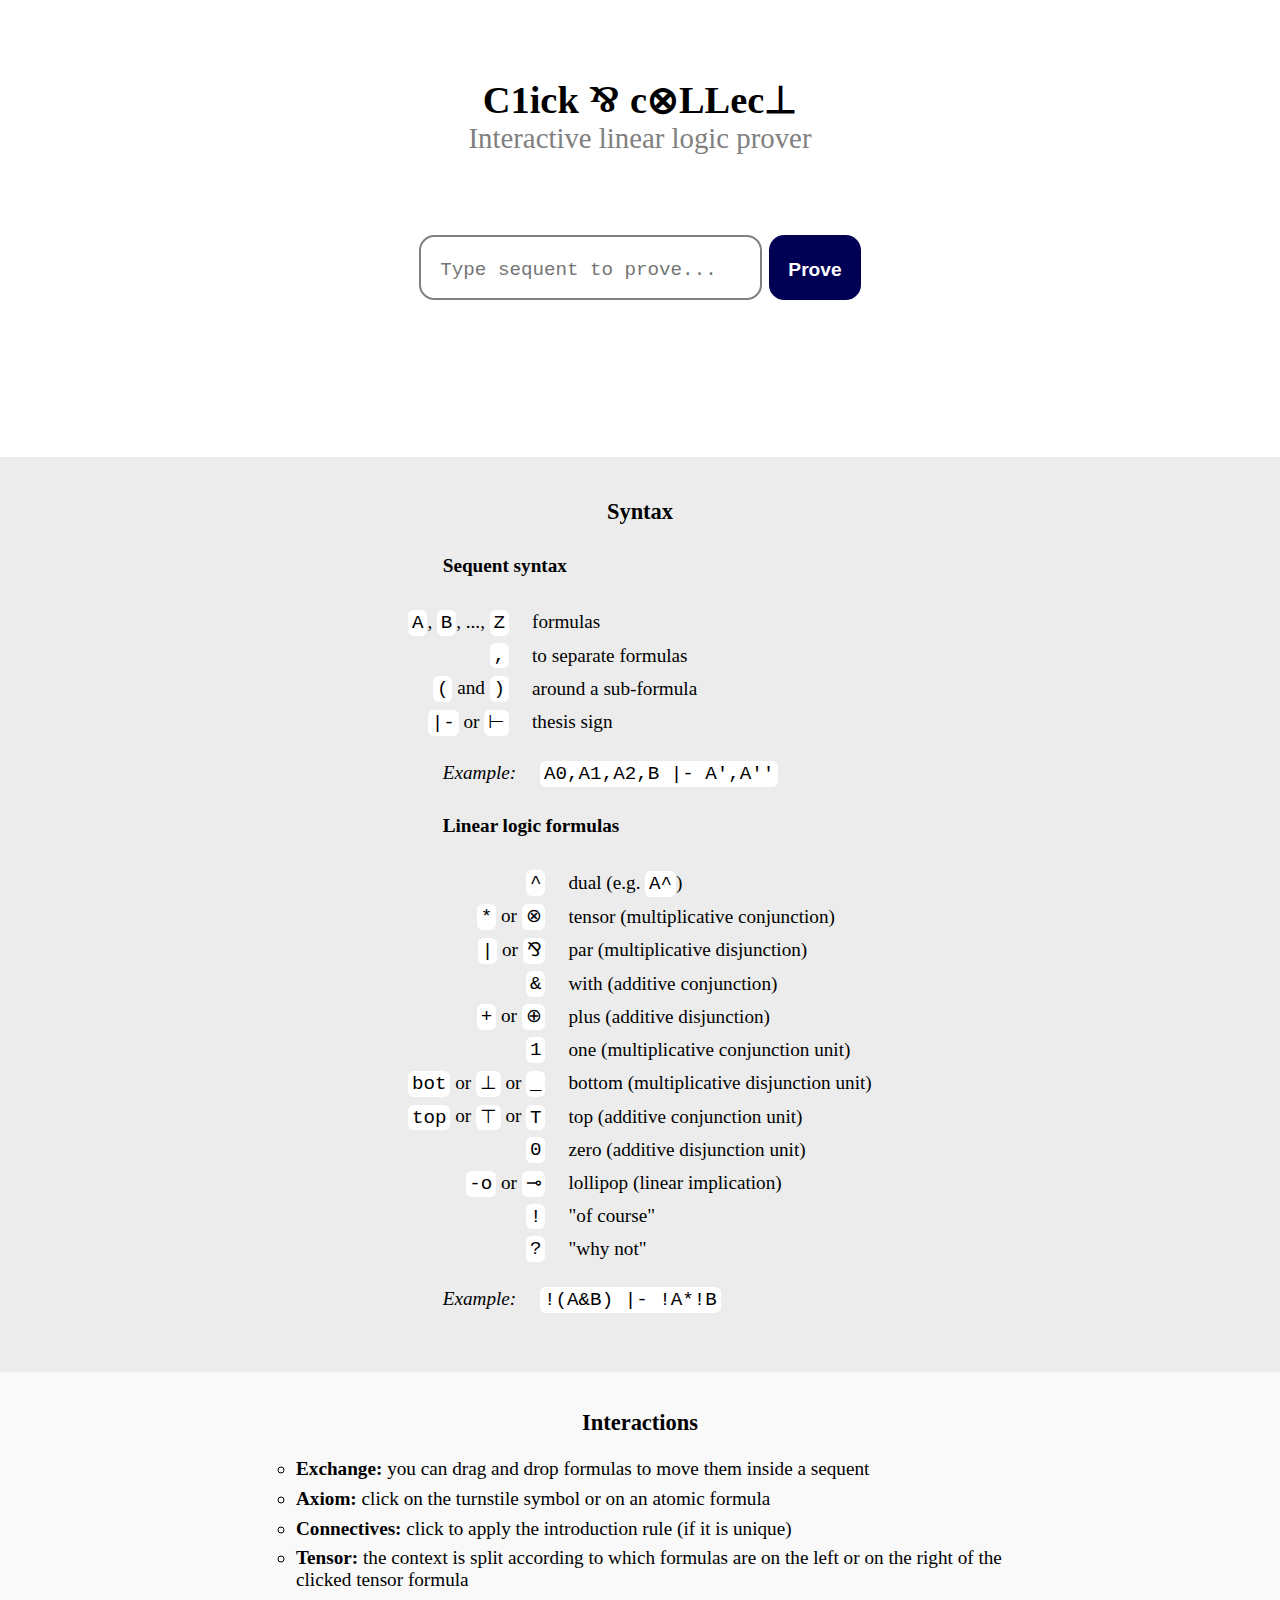
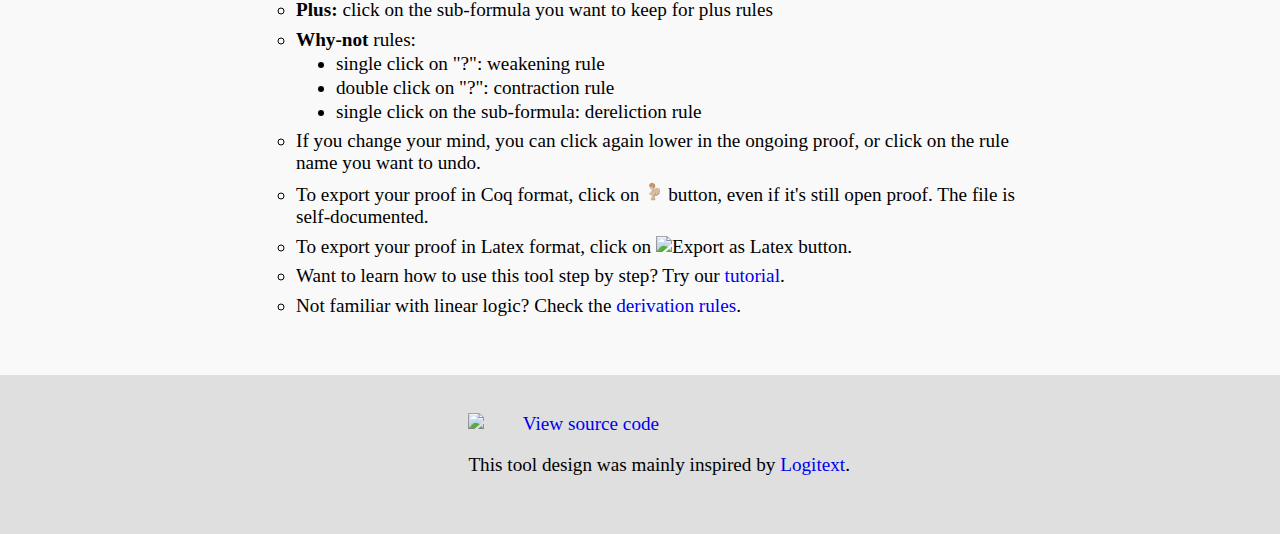
==== static/index.html @ 08b111f1 "remove type neutral" ====
<?xml version="1.0" encoding="utf-8" ?>
<!DOCTYPE html PUBLIC "-//W3C//DTD XHTML 1.0 Transitional//EN" "http://www.w3.org/TR/xhtml1/DTD/xhtml1-transitional.dtd">
<html xmlns="http://www.w3.org/1999/xhtml" xml:lang="en" lang="en">
    <head>
        <script src="jquery/jquery-3.6.0.min.js" type="text/javascript"></script>
        <script src="jquery/jquery-ui.min.js" type="text/javascript"></script>
        <!-- JQuery on mobile -->
        <script type="text/javascript" src="jquery/jquery.ui.touch-punch.min.js"></script>
        <script type="text/javascript" src="js/sequent.js"></script>
        <script type="text/javascript" src="js/proof.js"></script>
        <script type="text/javascript" src="js/app.js"></script>
        <link rel="stylesheet" type="text/css" href="css/jquery-ui.min.css">
        <link rel="stylesheet" type="text/css" href="css/jquery-ui.structure.min.css">
        <link rel="stylesheet" type="text/css" href="css/jquery-ui.theme.min.css">
        <link href="css/style.css" rel="stylesheet" type="text/css">
        <title>C1ick ⅋ c⊗LLec⊥ - Interactive linear logic prover</title>
        <link rel="shortcut icon" type="image/jpg" href="images/favicon.ico"/>
        <meta name="description" content="An interactive tool to build proofs in the sequent calculus of Linear Logic">
        <meta name="keywords" content="click, collect, click-and-collect, linear, logic, LL, sequent, calculus, proof, prover, propositional, interactive, online, latex, coq">
        <meta name="viewport" content="width=device-width, initial-scale=1.0">

        <!-- Global site tag (gtag.js) - Google Analytics -->
        <script async src="https://www.googletagmanager.com/gtag/js?id=G-6M0JK9PWN1" type="text/javascript"></script>
        <script type="text/javascript">
            window.dataLayer = window.dataLayer || [];
            function gtag(){dataLayer.push(arguments);}
            gtag('js', new Date());

            gtag('config', 'G-6M0JK9PWN1');
        </script>
    </head>
    <body>
        <div class="section-wrapper">
            <div class="section">
                <h2>C1ick <span class="flip">&</span> c⊗LLec⊥</h2>
                <h1>Interactive linear logic prover</h1>
            </div>
            <div class="section">
                <form action="#" id="sequent-form">
                    <label>
                        <input type="text" name="sequentAsString" placeholder="Type sequent to prove..." size="24" />
                    </label>
                    <input type="submit" value="Prove" onclick="submitSequent(this)">
                </form>
            </div>

            <div class="section">
                <div id="main-proof-container" class="proof-container">

                </div>
            </div>
        </div>

        <div class="section-wrapper darker-gray">
            <div class="section syntax">
                <h3>Syntax</h3>
                <div class="subsection">
                    <h4>
                        Sequent syntax
                    </h4>
                    <table>
                        <tr><td><span class="code">A</span>, <span class="code">B</span>, ..., <span class="code">Z</span></td><td>formulas</td></tr>
                        <tr><td><span class="code">,</span></td><td>to separate formulas</td></tr>
                        <tr><td><span class="code">(</span> and <span class="code">)</span></td><td>around a sub-formula</td></tr>
                        <tr><td><span class="code">|-</span> or <span class="code">⊢</span></td><td>thesis sign</td></tr>
                    </table>
                    <p>
                        <span class="example">Example: </span><span class="code">A0,A1,A2,B |- A',A''</span>
                    </p>

                    <h4>
                        Linear logic formulas
                    </h4>
                    <table>
                        <tr><td><span class="code">^</span></td><td>dual (e.g. <span class="code">A^</span>)</td></tr>
                        <tr><td><span class="code">*</span> or <span class="code">⊗</span></td><td>tensor (multiplicative conjunction)</td></tr>
                        <tr><td><span class="code">|</span> or <span class="code">⅋</span></td><td>par (multiplicative disjunction)</td></tr>
                        <tr><td><span class="code">&</span></td><td>with (additive conjunction)</td></tr>
                        <tr><td><span class="code">+</span> or <span class="code">⊕</span></td><td>plus (additive disjunction)</td></tr>
                        <tr><td><span class="code">1</span></td><td>one (multiplicative conjunction unit)</td></tr>
                        <tr><td><span class="code">bot</span> or <span class="code">⊥</span> or <span class="code">_</span></td><td>bottom (multiplicative disjunction unit)</td></tr>
                        <tr><td><span class="code">top</span> or <span class="code">⊤</span> or <span class="code">T</span></td><td>top (additive conjunction unit)</td></tr>
                        <tr><td><span class="code">0</span></td><td>zero (additive disjunction unit)</td></tr>
                        <tr><td><span class="code">-o</span> or <span class="code">⊸</span></td><td>lollipop (linear implication)</td></tr>
                        <tr><td><span class="code">!</span></td><td>"of course"</td></tr>
                        <tr><td><span class="code">?</span></td><td>"why not"</td></tr>
                    </table>
                    <p>
                        <span class="example">Example: </span><span class="code">!(A&B) |- !A*!B</span>
                    </p>
                </div>
            </div>
        </div>

        <div class="section-wrapper light-gray">
            <div class="section memo">
                <h3>Interactions</h3>
                <div class="subsection">
                    <ul>
                        <li><span class="bold">Exchange:</span> you can drag and drop formulas to move them inside a sequent</li>
                        <li><span class="bold">Axiom:</span> click on the turnstile symbol or on an atomic formula</li>
                        <li><span class="bold">Connectives:</span> click to apply the introduction rule (if it is unique)</li>
                        <li><span class="bold">Tensor:</span> the context is split according to which formulas are on the left or on the right of the clicked tensor formula</li>
                        <li><span class="bold">Plus:</span> click on the sub-formula you want to keep for plus rules</li>
                        <li><span class="bold">Why-not</span> rules:
                            <ul>
                                <li>single click on "?": weakening rule</li>
                                <li>double click on "?": contraction rule</li>
                                <li>single click on the sub-formula: dereliction rule</li>
                            </ul>
                        </li>
                        <li>If you change your mind, you can click again lower in the ongoing proof, or click on the rule name you want to undo.</li>
                        <li>To export your proof in Coq format, click on <img src="images/coq.png" alt="Export as Coq" title="Export as Coq" style="height:1em;" /> button, even if it's still open proof. The file is self-documented.</li>
                        <li>To export your proof in Latex format, click on <img src="images/LaTeX_logo.png" alt="Export as Latex" title="Export as Latex" style="height: 1em;" /> button.</li>
                        <li>Want to learn how to use this tool step by step? Try our <a href="/#tutorial" onclick="showTutorial();">tutorial</a>.</li>
                        <li>Not familiar with linear logic? Check the <a href="/#rules" onclick="showRules();">derivation rules</a>.</li>
                    </ul>
                </div>
            </div>
        </div>

        <div class="section-wrapper">
            <a id="tutorial"></a>
            <div class="section tutorial hidden">
                <h3>Tutorial</h3>
                <div class="subsection">
                    <p>
                        Here is a short tutorial to learn how to interact with the tool. You should be able to have all example proofs complete (with green background).
                    </p>
                    <p>
                        Click on a formula or its orthogonal to apply the <span class="bold">axiom rule</span>.
                    </p>
                    <div class="proof-container">{"hyp":[],"cons":[{"type":"litteral","value":"A"},{"type":"orthogonal","value":{"type":"litteral","value":"A"}}]}</div>
                    <p>
                        If the two formulas are not explicitly orthogonal, you can click on <span class="bold">thesis symbol</span> to attempt to apply the axiom rule on a two-formulas sequent.
                    </p>
                    <div class="proof-container">{"hyp":[],"cons":[{"type":"one"},{"type":"bottom"}]}</div>
                    <p>
                        Click on <span class="bold">connectives</span> to apply the associated rules.
                    </p>
                    <div class="proof-container">{"hyp":[],"cons":[{"type":"par","value1":{"type":"litteral","value":"A"},"value2":{"type":"orthogonal","value":{"type":"litteral","value":"A"}}}]}</div>
                    <p>
                        <span class="bold">Move formulas</span> within the list before applying <span class="bold">tensor rule</span>.
                            Formulas on the left of the tensor formula will move to the left premise, and formulas on the right of the tensor formula will move to the right premise.
                    </p>
                    <div class="proof-container">{"hyp":[],"cons":[{"type":"litteral","value":"A"},{"type":"orthogonal","value":{"type":"litteral","value":"A"}},{"type":"tensor","value1":{"type":"litteral","value":"A"},"value2":{"type":"orthogonal","value":{"type":"litteral","value":"A"}}}]}</div>
                    <p>
                        As for <span class="bold">plus rules</span>, just click on the left or right sub-formula.
                    </p>
                    <div class="proof-container">{"hyp":[],"cons":[{"type":"litteral","value":"A"},{"type":"plus","value1":{"type":"litteral","value":"B"},"value2":{"type":"orthogonal","value":{"type":"litteral","value":"A"}}}]}</div>
                    <p>
                        For the <span class="bold">whynot</span> connective, you have three possibilities:
                    </p>
                    <ul><li>single click on whynot connective applies <span class="bold">weakening</span></li>
                        <li>single click on the sub-formula applies <span class="bold">dereliction</span></li>
                        <li>double click applies <span class="bold">contraction</span>.</li>
                    </ul>
                    <div class="proof-container">{"hyp":[],"cons":[{"type":"whynot","value":{"type":"litteral","value":"A"}},{"type":"whynot","value":{"type":"litteral","value":"B"}},{"type":"tensor","value1":{"type":"orthogonal","value":{"type":"litteral","value":"A"}},"value2":{"type":"orthogonal","value":{"type":"litteral","value":"A"}}}]}</div>
                    <p>
                        <span class="bold">That's it!</span> Here are some extra examples for you to prove. Have fun!
                    </p>
                    <ul class="examples">
                        <li><a href="/?s=A%E2%8A%97B+%E2%8A%A2+B%E2%8A%97A">A⊗B ⊢ B⊗A</a></li>
                        <li><a href="/?s=%28A%E2%8A%97B%29%E2%8A%97C+%E2%8A%A2+A%E2%8A%97%28B%E2%8A%97C%29">(A⊗B)⊗C ⊢ A⊗(B⊗C)</a></li>
                        <li><a href="/?s=A%E2%8A%97%28B%E2%8A%B8C%29+%E2%8A%A2+B%E2%8A%B8%28A%E2%8A%97C%29">A⊗(B⊸C) ⊢ B⊸(A⊗C)</a></li>
                        <li><a href="/?s=A%E2%8A%97%28B%E2%8A%95C%29+%E2%8A%A2+%28A%E2%8A%97B%29%E2%8A%95%28A%E2%8A%97C%29">A⊗(B⊕C) ⊢ (A⊗B)⊕(A⊗C)</a></li>
                        <li><a href="/?s=%21A%E2%8A%97%21B+%E2%8A%A2+%21%28A%E2%8A%97B%29">!A⊗!B ⊢ !(A⊗B)</a></li>
                        <li><a href="/?s=%21%28A%26B%29+%E2%8A%A2+%21A%E2%8A%97%21B">!(A&amp;B) ⊢ !A⊗!B</a></li>
                        <li><a href="/?s=%21A%E2%8A%97%21B%E2%8A%A2%21%28A%26B%29">!A⊗!B ⊢ !(A&amp;B)</a></li>
                    </ul>
		    <p>You can play with <a href="https://github.com/etiennecallies/click-and-collect/wiki/Examples">yet another list of examples</a> if you want.</p>
                </div>
            </div>
        </div>

        <div class="section-wrapper darker-gray">
            <a id="rules"></a>
            <div class="section rules hidden">
                <h3>Derivation rules</h3>
                <div class="row">
                    <div class="proof-container">{"sequent":{"hyp":[],"cons":[{"type":"litteral","value":"A"},{"type":"orthogonal","value":{"type":"litteral","value":"A"}}]},"appliedRule":{"ruleRequest":{"rule":"axiom"},"premises":[]}}</div>
                </div>
                <div class="row">
                    <div class="proof-container">{"sequent":{"hyp":[],"cons":[{"type":"one"}]},"appliedRule":{"ruleRequest":{"rule":"one"},"premises":[]}}</div>
                    <div class="proof-container">{"sequent":{"hyp":[],"cons":[{"type":"litteral","value":"Γ"},{"type":"bottom"},{"type":"litteral","value":"Δ"}]},"appliedRule":{"ruleRequest":{"rule":"bottom","formulaPosition":1},"premises":[{"sequent":{"hyp":[],"cons":[{"type":"litteral","value":"Γ"},{"type":"litteral","value":"Δ"}]},"appliedRule":null}]}}</div>
                    <div class="proof-container">{"sequent":{"hyp":[],"cons":[{"type":"litteral","value":"Γ"},{"type":"top"},{"type":"litteral","value":"Δ"}]},"appliedRule":{"ruleRequest":{"rule":"top","formulaPosition":1},"premises":[]}}</div>
                </div>
                <div class="row">
                    <div class="proof-container">{"sequent":{"hyp":[],"cons":[{"type":"litteral","value":"Γ"},{"type":"tensor","value1":{"type":"litteral","value":"A"},"value2":{"type":"litteral","value":"B"}},{"type":"litteral","value":"Δ"}]},"appliedRule":{"ruleRequest":{"rule":"tensor","formulaPosition":1},"premises":[{"sequent":{"hyp":[],"cons":[{"type":"litteral","value":"Γ"},{"type":"litteral","value":"A"}]},"appliedRule":null},{"sequent":{"hyp":[],"cons":[{"type":"litteral","value":"B"},{"type":"litteral","value":"Δ"}]},"appliedRule":null}]}}</div>
                    <div class="proof-container">{"sequent":{"hyp":[],"cons":[{"type":"litteral","value":"Γ"},{"type":"par","value1":{"type":"litteral","value":"A"},"value2":{"type":"litteral","value":"B"}},{"type":"litteral","value":"Δ"}]},"appliedRule":{"ruleRequest":{"rule":"par","formulaPosition":1},"premises":[{"sequent":{"hyp":[],"cons":[{"type":"litteral","value":"Γ"},{"type":"litteral","value":"A"},{"type":"litteral","value":"B"},{"type":"litteral","value":"Δ"}]},"appliedRule":null}]}}</div>
                </div>
                <div class="row">
                    <div class="proof-container">{"sequent":{"hyp":[],"cons":[{"type":"litteral","value":"Γ"},{"type":"with","value1":{"type":"litteral","value":"A"},"value2":{"type":"litteral","value":"B"}},{"type":"litteral","value":"Δ"}]},"appliedRule":{"ruleRequest":{"rule":"with","formulaPosition":1},"premises":[{"sequent":{"hyp":[],"cons":[{"type":"litteral","value":"Γ"},{"type":"litteral","value":"A"},{"type":"litteral","value":"Δ"}]},"appliedRule":null},{"sequent":{"hyp":[],"cons":[{"type":"litteral","value":"Γ"},{"type":"litteral","value":"B"},{"type":"litteral","value":"Δ"}]},"appliedRule":null}]}}</div>
                </div>
                <div class="row">
                    <div class="proof-container">{"sequent":{"hyp":[],"cons":[{"type":"litteral","value":"Γ"},{"type":"plus","value1":{"type":"litteral","value":"A"},"value2":{"type":"litteral","value":"B"}},{"type":"litteral","value":"Δ"}]},"appliedRule":{"ruleRequest":{"rule":"plus_left","formulaPosition":1},"premises":[{"sequent":{"hyp":[],"cons":[{"type":"litteral","value":"Γ"},{"type":"litteral","value":"A"},{"type":"litteral","value":"Δ"}]},"appliedRule":null}]}}</div>
                    <div class="proof-container">{"sequent":{"hyp":[],"cons":[{"type":"litteral","value":"Γ"},{"type":"plus","value1":{"type":"litteral","value":"A"},"value2":{"type":"litteral","value":"B"}},{"type":"litteral","value":"Δ"}]},"appliedRule":{"ruleRequest":{"rule":"plus_right","formulaPosition":1},"premises":[{"sequent":{"hyp":[],"cons":[{"type":"litteral","value":"Γ"},{"type":"litteral","value":"B"},{"type":"litteral","value":"Δ"}]},"appliedRule":null}]}}</div>
                </div>
                <div class="row">
                    <div class="proof-container">{"sequent":{"hyp":[],"cons":[{"type":"whynot","value":{"type":"litteral","value":"Γ"}},{"type":"ofcourse","value":{"type":"litteral","value":"A"}},{"type":"whynot","value":{"type":"litteral","value":"Δ"}}]},"appliedRule":{"ruleRequest":{"rule":"promotion","formulaPosition":1},"premises":[{"sequent":{"hyp":[],"cons":[{"type":"whynot","value":{"type":"litteral","value":"Γ"}},{"type":"litteral","value":"A"},{"type":"whynot","value":{"type":"litteral","value":"Δ"}}]},"appliedRule":null}]}}</div>
                </div>
                <div class="row">
                    <div class="proof-container">{"sequent":{"hyp":[],"cons":[{"type":"litteral","value":"Γ"},{"type":"whynot","value":{"type":"litteral","value":"A"}},{"type":"litteral","value":"Δ"}]},"appliedRule":{"ruleRequest":{"rule":"weakening","formulaPosition":1},"premises":[{"sequent":{"hyp":[],"cons":[{"type":"litteral","value":"Γ"},{"type":"litteral","value":"Δ"}]},"appliedRule":null}]}}</div>
                    <div class="proof-container">{"sequent":{"hyp":[],"cons":[{"type":"litteral","value":"Γ"},{"type":"whynot","value":{"type":"litteral","value":"A"}},{"type":"litteral","value":"Δ"}]},"appliedRule":{"ruleRequest":{"rule":"dereliction","formulaPosition":1},"premises":[{"sequent":{"hyp":[],"cons":[{"type":"litteral","value":"Γ"},{"type":"litteral","value":"A"},{"type":"litteral","value":"Δ"}]},"appliedRule":null}]}}</div>
                    <div class="proof-container">{"sequent":{"hyp":[],"cons":[{"type":"litteral","value":"Γ"},{"type":"whynot","value":{"type":"litteral","value":"A"}},{"type":"litteral","value":"Δ"}]},"appliedRule":{"ruleRequest":{"rule":"contraction","formulaPosition":1},"premises":[{"sequent":{"hyp":[],"cons":[{"type":"litteral","value":"Γ"},{"type":"whynot","value":{"type":"litteral","value":"A"}},{"type":"whynot","value":{"type":"litteral","value":"A"}},{"type":"litteral","value":"Δ"}]},"appliedRule":null}]}}</div>
                </div>
            </div>
        </div>


        <div class="section-wrapper dark-gray">
            <div class="section footer">
                <div class="subsection">
                    <a href="https://github.com/etiennecallies/click-and-collect">
                        <img src="images/github-icon.svg" alt="View source code" title="View source code" height="25" width="25"/>
                    </a>
                </div>
                <div class="subsection">
                    <p>This tool design was mainly inspired by <a href="http://logitext.mit.edu/">Logitext</a>.</p>
                </div>
            </div>
        </div>
    </body>
</html>
---- static/css/style.css ----
html, body { max-width: 100%; overflow-x: hidden; margin: 0; }
body {font-size: 1.2em; }

sup, sub { font-size:0.6em; }
a { text-decoration: none; }
.flip { transform: scale(-1, -1); display: inline-block; }
.bold { font-weight: bold; }
.italic { font-style: italic; }

h1 { margin: 0 auto; text-align: center; font-weight: 100; color: gray; font-size: 1.5em; }
h2 { margin: 1em auto 0 auto; text-align: center; font-size: 2em; }
h3 { margin-top: 0; text-align: center; }
.section { padding-top: 2em; padding-bottom: 2em; margin-left: auto; margin-right: auto; display: table; max-width: 40em; }
.subsection { text-indent: 2em; }
.hidden { display: none; }

.section-wrapper.light-gray { background: #f9f9f9; }
.section-wrapper.darker-gray { background: #ececec; }
.section-wrapper.dark-gray { background: #dfdfdf; }

form{ display: flex; flex-flow: wrap; justify-content: center; }
form input{ padding: 1.1em 1em 0.9em; font-size: 1em; border-radius: 0.8em; margin: 0.2em; }
form input:focus { outline: none; box-shadow: none; }
input[type=text] { border: solid 2px gray; }
form input[type="submit"]{ border: none; background-color: #005; color: white; font-weight: bold; }
input[type=text], .code { background-color: #FFF; font-family: "Courier New", sans-serif; }

#main-proof-container { margin-bottom: 2em; }

.code { border-radius: 0.3em; padding: 0.1em 0.2em; white-space: nowrap; box-decoration-break: clone; }
.example { font-style: italic; margin-right: 1em; }

.syntax { line-height: 1.4; }
.syntax td { padding: 0.1em; }
.syntax td:nth-child(1) { text-align: right; padding-right: 1em; }
.syntax td:nth-child(2) { text-align: left; }

.memo ul { margin-top: 0; }
.memo li { text-indent: 0; margin-top: 0.4em; list-style: circle; }
.memo ul ul li { list-style: disc; margin-top: 0.1em; }

.tutorial p { margin-top: 1.5em; margin-bottom: 0; }
.tutorial ul { margin-top: 0; margin-left: 3em; }
.tutorial li { text-indent: 0; }
.tutorial .proof-container { margin-top: 0.7em; }
.tutorial ul.examples {list-style: none; text-align: center; margin: 1em 0; padding: 0; }
.tutorial ul.examples li { margin: 0.3em; }

/* PROOF */
.proof-container { position: relative; }
.proofIsDone .proof { background:#CFC; }
.proofIsPending .proof { background:#FCFCBB; }
.proofIsIncomplete .proof {}
.proof { text-align:center; text-indent: 0; display:table; white-space:nowrap; padding-left: 2.4em; padding-top:0.5em; padding-bottom:0.3em; margin: auto; }
.proof table { margin: auto; }
.proof table.binary-rule { width:100%; }
.proof td { padding:0; border:0; margin:0; text-align:center; }
.proof .sequent { display: inline-block; margin-top: 0.2em; }
.proof .sibling { display: inline-block; vertical-align:bottom; }
.proof .tagBox { color: #333; vertical-align: top; width: 1.5em; padding-right:2em; }
.proof .tagBox .tag { position:relative; top:-0.6em; text-align: left; margin-left: 0.2em; font-size: 0.9em; }
.proof .tagBox .contraction { top:-0.4em; }
.proof .inference { border-top: 1px solid #000; }
.proof .turnstile { margin: 0 0.3em; }
.proof .commaList { display: inline-block; list-style: none; margin: 0; padding: 0; }
.proof .commaList li { display: inline-block; margin-left: 0.2em; }
.proof .commaList li:after { content: ','; margin-left: 0.2em; }
.proof .commaList li:last-child:after { content: ''; }
.proof .binary-connector { margin-left: 3px; margin-right: 3px; }
.proof .clickable:hover { cursor:pointer; }
.proof .highlightableExpr:hover { background: #DDF; }
.proof .main-formula.hoverable:hover .primaryConnector { background: #005; color: #FFF; }
.proof .main-formula.hoverable:hover .tensor-left, .proof .main-formula.hoverable:hover .tensor-right { position: relative; }
.proof .main-formula.hoverable:hover .tensor-left::before { content: '←'; position: absolute; left: -0.5em; top: 50%; color: #005; }
.proof .main-formula.hoverable:hover .tensor-right::after { content: '→'; position: absolute; right: -0.5em; top: 50%; color: #005; }

img.coq { position: absolute; bottom: -1.2em; right: 0.2em; width: 1em; height: 1em; }
img.coq:hover { cursor:pointer; }

.pedagogic-error { display: table; padding: 10px; margin: 1em auto; color: #856404; background-color: #fff3cd; border: 1px solid #ffeeba; border-radius: .25rem; text-indent: 0; }
.pedagogic-error .message { display: inline-block; }
.pedagogic-error .close-button { display: inline-block; cursor: pointer; margin-left: 10px; }

/* RULES */
.rules .row { display: flex; flex-wrap: wrap; justify-content: center; align-items: center; }
.rules .proof-container { display: inline-block; vertical-align: bottom; }
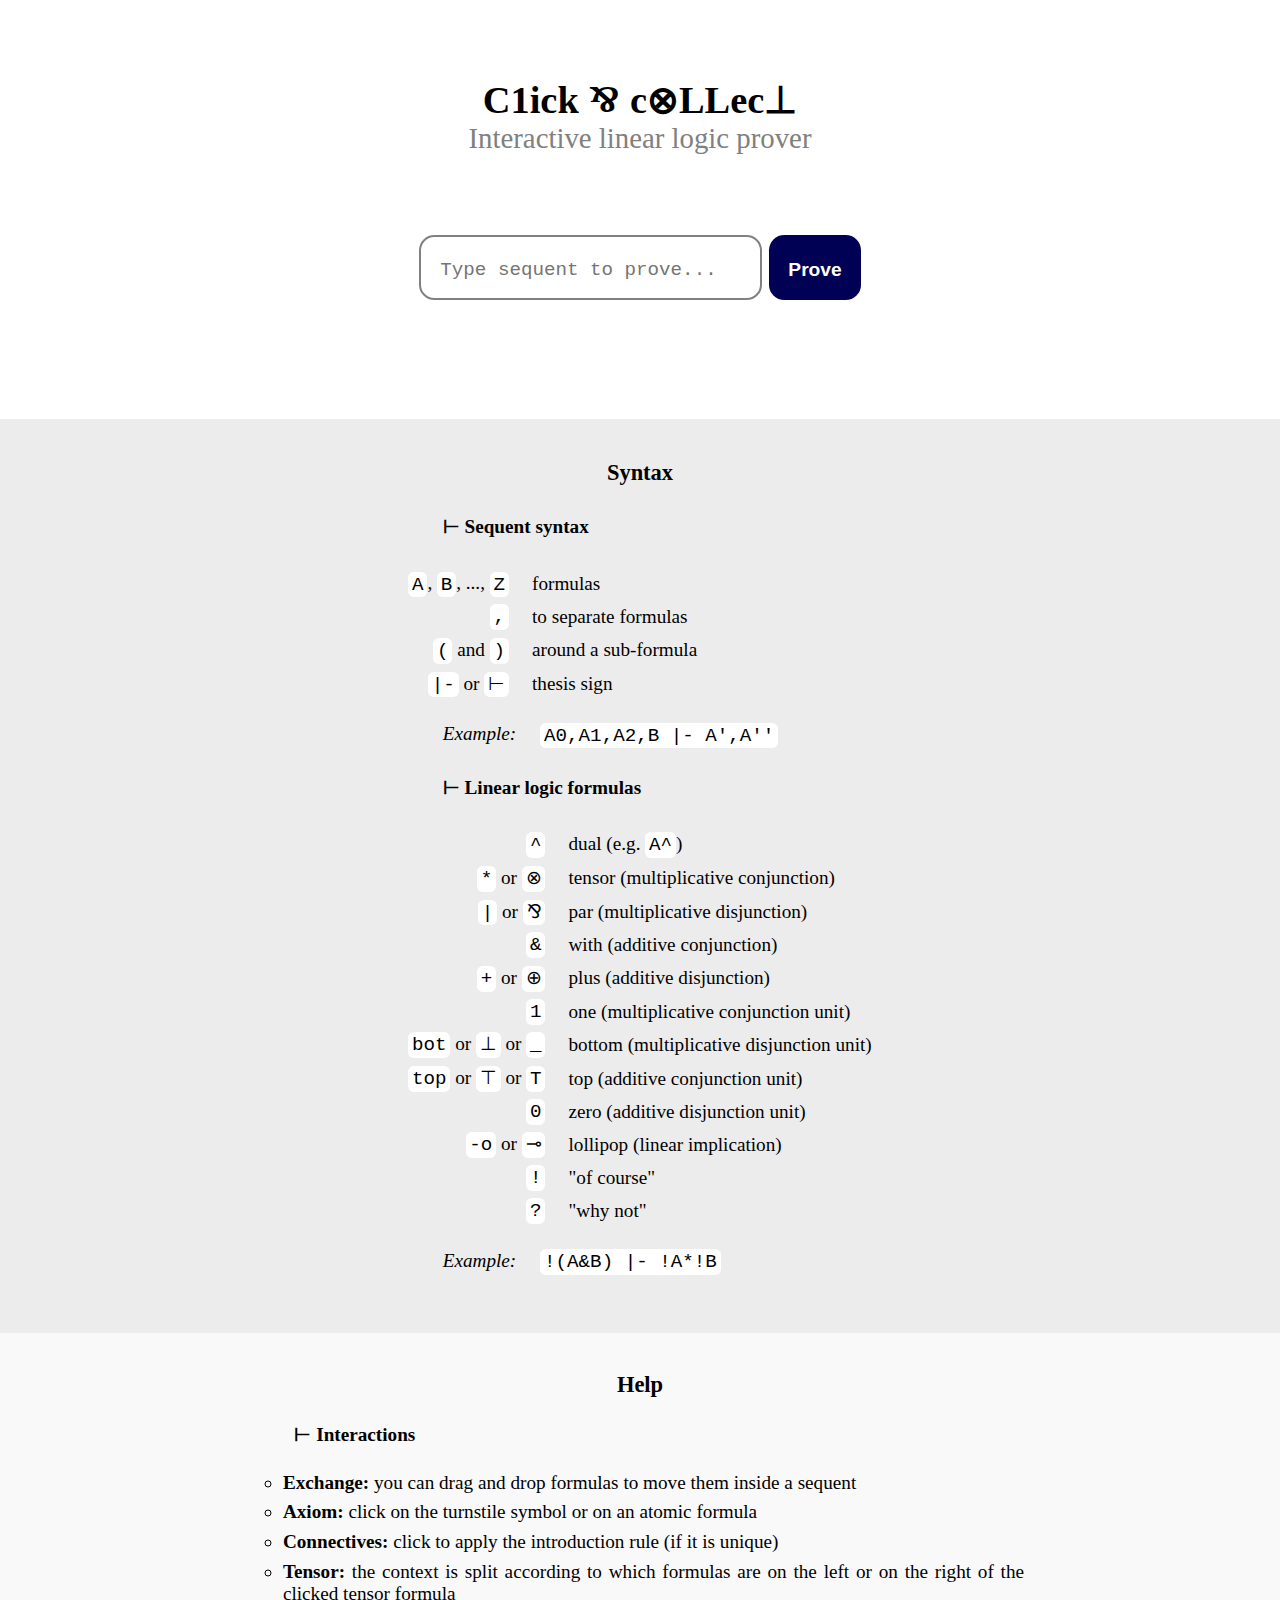
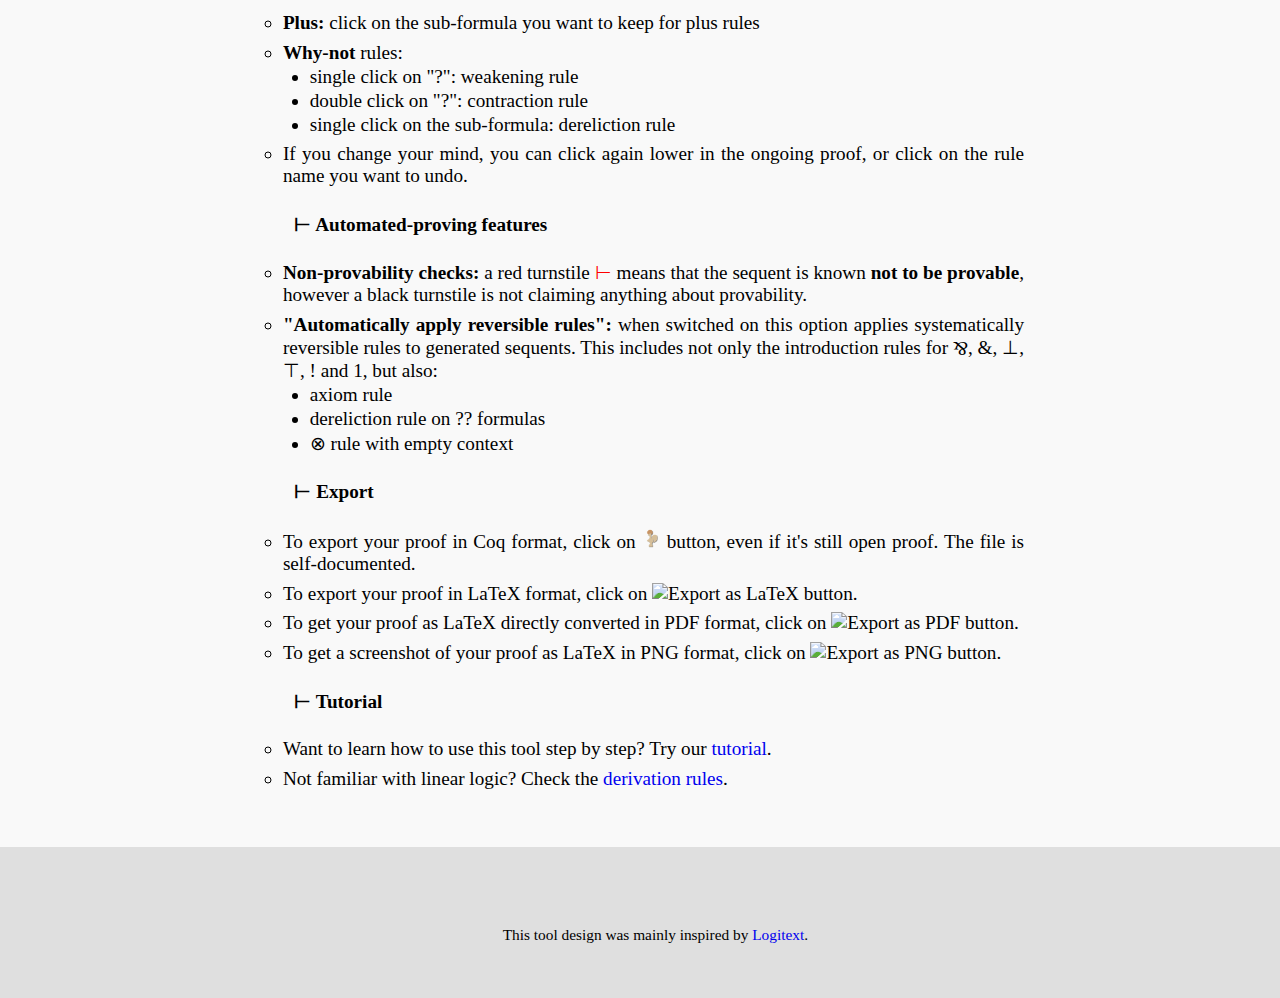
==== commit b81a7ce0: "Automated features help" ====
--- a/static/index.html
+++ b/static/index.html
@@ -16,7 +16,7 @@
         <title>C1ick ⅋ c⊗LLec⊥ - Interactive linear logic prover</title>
         <link rel="shortcut icon" type="image/jpg" href="images/favicon.ico"/>
         <meta name="description" content="An interactive tool to build proofs in the sequent calculus of Linear Logic">
-        <meta name="keywords" content="click, collect, click-and-collect, linear, logic, LL, sequent, calculus, proof, prover, propositional, interactive, online, latex, coq">
+        <meta name="keywords" content="click, collect, click-and-collect, linear, logic, LL, sequent, calculus, proof, prover, propositional, interactive, online, latex, coq, pdf">
         <meta name="viewport" content="width=device-width, initial-scale=1.0">
 
         <!-- Global site tag (gtag.js) - Google Analytics -->
@@ -94,8 +94,11 @@
 
         <div class="section-wrapper light-gray">
             <div class="section memo">
-                <h3>Interactions</h3>
-                <div class="subsection">
+                <h3>Help</h3>
+                <div class="subsection">
+                    <h4>
+                        Interactions
+                    </h4>
                     <ul>
                         <li><span class="bold">Exchange:</span> you can drag and drop formulas to move them inside a sequent</li>
                         <li><span class="bold">Axiom:</span> click on the turnstile symbol or on an atomic formula</li>
@@ -110,8 +113,42 @@
                             </ul>
                         </li>
                         <li>If you change your mind, you can click again lower in the ongoing proof, or click on the rule name you want to undo.</li>
-                        <li>To export your proof in Coq format, click on <img src="images/coq.png" alt="Export as Coq" title="Export as Coq" style="height:1em;" /> button, even if it's still open proof. The file is self-documented.</li>
-                        <li>To export your proof in Latex format, click on <img src="images/LaTeX_logo.png" alt="Export as Latex" title="Export as Latex" style="height: 1em;" /> button.</li>
+                    </ul>
+                </div>
+
+                <div class="subsection">
+                    <h4>
+                        Automated-proving features
+                    </h4>
+                    <ul>
+                        <li><span class="bold">Non-provability checks:</span> a red turnstile <span class="turnstile not-provable">⊢</span> means that the sequent is known <span class="bold">not to be provable</span>, however a black turnstile is not claiming anything about provability.
+                        <li><span class="bold">"Automatically apply reversible rules":</span> when switched on this option applies systematically reversible rules to generated sequents.
+                        This includes not only the introduction rules for <span class="flip">&</span>, &, ⊥, ⊤, ! and 1, but also:
+                        <ul>
+                            <li>axiom rule</li>
+                            <li>dereliction rule on ?? formulas</li>
+                            <li>⊗ rule with empty context</li>
+                        </ul>
+                    </ul>
+                </div>
+
+                <div class="subsection">
+                    <h4>
+                        Export
+                    </h4>
+                    <ul>
+                        <li>To export your proof in Coq format, click on <img src="images/coq.png" title="Export as Coq" style="height:1em;" /> button, even if it's still open proof. The file is self-documented.</li>
+                        <li>To export your proof in LaTeX format, click on <img src="images/LaTeX_logo.png" title="Export as LaTeX" style="height: 1em;" /> button.</li>
+                        <li>To get your proof as LaTeX directly converted in PDF format, click on <img src="images/pdf-icon.png" title="Export as PDF" style="height: 1em;" /> button.</li>
+                        <li>To get a screenshot of your proof as LaTeX in PNG format, click on <img src="images/camera.png" title="Export as PNG" style="height: 1em;" /> button.</li>
+                    </ul>
+                </div>
+
+                <div class="subsection">
+                    <h4>
+                        Tutorial
+                    </h4>
+                    <ul>
                         <li>Want to learn how to use this tool step by step? Try our <a href="/#tutorial" onclick="showTutorial();">tutorial</a>.</li>
                         <li>Not familiar with linear logic? Check the <a href="/#rules" onclick="showRules();">derivation rules</a>.</li>
                     </ul>
@@ -130,24 +167,24 @@
                     <p>
                         Click on a formula or its orthogonal to apply the <span class="bold">axiom rule</span>.
                     </p>
-                    <div class="proof-container">{"hyp":[],"cons":[{"type":"litteral","value":"A"},{"type":"orthogonal","value":{"type":"litteral","value":"A"}}]}</div>
+                    <div class="proof-container">{"cons":[{"t":"litt","v":"A"},{"t":"dual","v":{"t":"litt","v":"A"}}]}</div>
                     <p>
                         If the two formulas are not explicitly orthogonal, you can click on <span class="bold">thesis symbol</span> to attempt to apply the axiom rule on a two-formulas sequent.
                     </p>
-                    <div class="proof-container">{"hyp":[],"cons":[{"type":"one"},{"type":"bottom"}]}</div>
+                    <div class="proof-container">{"cons":[{"t":"one"},{"t":"bottom"}]}</div>
                     <p>
                         Click on <span class="bold">connectives</span> to apply the associated rules.
                     </p>
-                    <div class="proof-container">{"hyp":[],"cons":[{"type":"par","value1":{"type":"litteral","value":"A"},"value2":{"type":"orthogonal","value":{"type":"litteral","value":"A"}}}]}</div>
+                    <div class="proof-container">{"cons":[{"t":"par","v1":{"t":"litt","v":"A"},"v2":{"t":"dual","v":{"t":"litt","v":"A"}}}]}</div>
                     <p>
                         <span class="bold">Move formulas</span> within the list before applying <span class="bold">tensor rule</span>.
                             Formulas on the left of the tensor formula will move to the left premise, and formulas on the right of the tensor formula will move to the right premise.
                     </p>
-                    <div class="proof-container">{"hyp":[],"cons":[{"type":"litteral","value":"A"},{"type":"orthogonal","value":{"type":"litteral","value":"A"}},{"type":"tensor","value1":{"type":"litteral","value":"A"},"value2":{"type":"orthogonal","value":{"type":"litteral","value":"A"}}}]}</div>
+                    <div class="proof-container">{"cons":[{"t":"litt","v":"A"},{"t":"dual","v":{"t":"litt","v":"A"}},{"t":"tensor","v1":{"t":"litt","v":"A"},"v2":{"t":"dual","v":{"t":"litt","v":"A"}}}]}</div>
                     <p>
                         As for <span class="bold">plus rules</span>, just click on the left or right sub-formula.
                     </p>
-                    <div class="proof-container">{"hyp":[],"cons":[{"type":"litteral","value":"A"},{"type":"plus","value1":{"type":"litteral","value":"B"},"value2":{"type":"orthogonal","value":{"type":"litteral","value":"A"}}}]}</div>
+                    <div class="proof-container">{"cons":[{"t":"litt","v":"A"},{"t":"plus","v1":{"t":"litt","v":"B"},"v2":{"t":"dual","v":{"t":"litt","v":"A"}}}]}</div>
                     <p>
                         For the <span class="bold">whynot</span> connective, you have three possibilities:
                     </p>
@@ -155,7 +192,7 @@
                         <li>single click on the sub-formula applies <span class="bold">dereliction</span></li>
                         <li>double click applies <span class="bold">contraction</span>.</li>
                     </ul>
-                    <div class="proof-container">{"hyp":[],"cons":[{"type":"whynot","value":{"type":"litteral","value":"A"}},{"type":"whynot","value":{"type":"litteral","value":"B"}},{"type":"tensor","value1":{"type":"orthogonal","value":{"type":"litteral","value":"A"}},"value2":{"type":"orthogonal","value":{"type":"litteral","value":"A"}}}]}</div>
+                    <div class="proof-container">{"cons":[{"t":"whynot","v":{"t":"litt","v":"A"}},{"t":"whynot","v":{"t":"litt","v":"B"}},{"t":"tensor","v1":{"t":"dual","v":{"t":"litt","v":"A"}},"v2":{"t":"dual","v":{"t":"litt","v":"A"}}}]}</div>
                     <p>
                         <span class="bold">That's it!</span> Here are some extra examples for you to prove. Have fun!
                     </p>
@@ -178,31 +215,31 @@
             <div class="section rules hidden">
                 <h3>Derivation rules</h3>
                 <div class="row">
-                    <div class="proof-container">{"sequent":{"hyp":[],"cons":[{"type":"litteral","value":"A"},{"type":"orthogonal","value":{"type":"litteral","value":"A"}}]},"appliedRule":{"ruleRequest":{"rule":"axiom"},"premises":[]}}</div>
-                </div>
-                <div class="row">
-                    <div class="proof-container">{"sequent":{"hyp":[],"cons":[{"type":"one"}]},"appliedRule":{"ruleRequest":{"rule":"one"},"premises":[]}}</div>
-                    <div class="proof-container">{"sequent":{"hyp":[],"cons":[{"type":"litteral","value":"Γ"},{"type":"bottom"},{"type":"litteral","value":"Δ"}]},"appliedRule":{"ruleRequest":{"rule":"bottom","formulaPosition":1},"premises":[{"sequent":{"hyp":[],"cons":[{"type":"litteral","value":"Γ"},{"type":"litteral","value":"Δ"}]},"appliedRule":null}]}}</div>
-                    <div class="proof-container">{"sequent":{"hyp":[],"cons":[{"type":"litteral","value":"Γ"},{"type":"top"},{"type":"litteral","value":"Δ"}]},"appliedRule":{"ruleRequest":{"rule":"top","formulaPosition":1},"premises":[]}}</div>
-                </div>
-                <div class="row">
-                    <div class="proof-container">{"sequent":{"hyp":[],"cons":[{"type":"litteral","value":"Γ"},{"type":"tensor","value1":{"type":"litteral","value":"A"},"value2":{"type":"litteral","value":"B"}},{"type":"litteral","value":"Δ"}]},"appliedRule":{"ruleRequest":{"rule":"tensor","formulaPosition":1},"premises":[{"sequent":{"hyp":[],"cons":[{"type":"litteral","value":"Γ"},{"type":"litteral","value":"A"}]},"appliedRule":null},{"sequent":{"hyp":[],"cons":[{"type":"litteral","value":"B"},{"type":"litteral","value":"Δ"}]},"appliedRule":null}]}}</div>
-                    <div class="proof-container">{"sequent":{"hyp":[],"cons":[{"type":"litteral","value":"Γ"},{"type":"par","value1":{"type":"litteral","value":"A"},"value2":{"type":"litteral","value":"B"}},{"type":"litteral","value":"Δ"}]},"appliedRule":{"ruleRequest":{"rule":"par","formulaPosition":1},"premises":[{"sequent":{"hyp":[],"cons":[{"type":"litteral","value":"Γ"},{"type":"litteral","value":"A"},{"type":"litteral","value":"B"},{"type":"litteral","value":"Δ"}]},"appliedRule":null}]}}</div>
-                </div>
-                <div class="row">
-                    <div class="proof-container">{"sequent":{"hyp":[],"cons":[{"type":"litteral","value":"Γ"},{"type":"with","value1":{"type":"litteral","value":"A"},"value2":{"type":"litteral","value":"B"}},{"type":"litteral","value":"Δ"}]},"appliedRule":{"ruleRequest":{"rule":"with","formulaPosition":1},"premises":[{"sequent":{"hyp":[],"cons":[{"type":"litteral","value":"Γ"},{"type":"litteral","value":"A"},{"type":"litteral","value":"Δ"}]},"appliedRule":null},{"sequent":{"hyp":[],"cons":[{"type":"litteral","value":"Γ"},{"type":"litteral","value":"B"},{"type":"litteral","value":"Δ"}]},"appliedRule":null}]}}</div>
-                </div>
-                <div class="row">
-                    <div class="proof-container">{"sequent":{"hyp":[],"cons":[{"type":"litteral","value":"Γ"},{"type":"plus","value1":{"type":"litteral","value":"A"},"value2":{"type":"litteral","value":"B"}},{"type":"litteral","value":"Δ"}]},"appliedRule":{"ruleRequest":{"rule":"plus_left","formulaPosition":1},"premises":[{"sequent":{"hyp":[],"cons":[{"type":"litteral","value":"Γ"},{"type":"litteral","value":"A"},{"type":"litteral","value":"Δ"}]},"appliedRule":null}]}}</div>
-                    <div class="proof-container">{"sequent":{"hyp":[],"cons":[{"type":"litteral","value":"Γ"},{"type":"plus","value1":{"type":"litteral","value":"A"},"value2":{"type":"litteral","value":"B"}},{"type":"litteral","value":"Δ"}]},"appliedRule":{"ruleRequest":{"rule":"plus_right","formulaPosition":1},"premises":[{"sequent":{"hyp":[],"cons":[{"type":"litteral","value":"Γ"},{"type":"litteral","value":"B"},{"type":"litteral","value":"Δ"}]},"appliedRule":null}]}}</div>
-                </div>
-                <div class="row">
-                    <div class="proof-container">{"sequent":{"hyp":[],"cons":[{"type":"whynot","value":{"type":"litteral","value":"Γ"}},{"type":"ofcourse","value":{"type":"litteral","value":"A"}},{"type":"whynot","value":{"type":"litteral","value":"Δ"}}]},"appliedRule":{"ruleRequest":{"rule":"promotion","formulaPosition":1},"premises":[{"sequent":{"hyp":[],"cons":[{"type":"whynot","value":{"type":"litteral","value":"Γ"}},{"type":"litteral","value":"A"},{"type":"whynot","value":{"type":"litteral","value":"Δ"}}]},"appliedRule":null}]}}</div>
-                </div>
-                <div class="row">
-                    <div class="proof-container">{"sequent":{"hyp":[],"cons":[{"type":"litteral","value":"Γ"},{"type":"whynot","value":{"type":"litteral","value":"A"}},{"type":"litteral","value":"Δ"}]},"appliedRule":{"ruleRequest":{"rule":"weakening","formulaPosition":1},"premises":[{"sequent":{"hyp":[],"cons":[{"type":"litteral","value":"Γ"},{"type":"litteral","value":"Δ"}]},"appliedRule":null}]}}</div>
-                    <div class="proof-container">{"sequent":{"hyp":[],"cons":[{"type":"litteral","value":"Γ"},{"type":"whynot","value":{"type":"litteral","value":"A"}},{"type":"litteral","value":"Δ"}]},"appliedRule":{"ruleRequest":{"rule":"dereliction","formulaPosition":1},"premises":[{"sequent":{"hyp":[],"cons":[{"type":"litteral","value":"Γ"},{"type":"litteral","value":"A"},{"type":"litteral","value":"Δ"}]},"appliedRule":null}]}}</div>
-                    <div class="proof-container">{"sequent":{"hyp":[],"cons":[{"type":"litteral","value":"Γ"},{"type":"whynot","value":{"type":"litteral","value":"A"}},{"type":"litteral","value":"Δ"}]},"appliedRule":{"ruleRequest":{"rule":"contraction","formulaPosition":1},"premises":[{"sequent":{"hyp":[],"cons":[{"type":"litteral","value":"Γ"},{"type":"whynot","value":{"type":"litteral","value":"A"}},{"type":"whynot","value":{"type":"litteral","value":"A"}},{"type":"litteral","value":"Δ"}]},"appliedRule":null}]}}</div>
+                    <div class="proof-container">{"s":{"cons":[{"t":"litt","v":"A"},{"t":"dual","v":{"t":"litt","v":"A"}}]},"ar":{"rr":{"r":"axiom"},"p":[]}}</div>
+                </div>
+                <div class="row">
+                    <div class="proof-container">{"s":{"cons":[{"t":"one"}]},"ar":{"rr":{"r":"one"},"p":[]}}</div>
+                    <div class="proof-container">{"s":{"cons":[{"t":"litt","v":"Γ"},{"t":"bottom"},{"t":"litt","v":"Δ"}]},"ar":{"rr":{"r":"bottom","fp":1},"p":[{"s":{"cons":[{"t":"litt","v":"Γ"},{"t":"litt","v":"Δ"}]},"ar":null}]}}</div>
+                    <div class="proof-container">{"s":{"cons":[{"t":"litt","v":"Γ"},{"t":"top"},{"t":"litt","v":"Δ"}]},"ar":{"rr":{"r":"top","fp":1},"p":[]}}</div>
+                </div>
+                <div class="row">
+                    <div class="proof-container">{"s":{"cons":[{"t":"litt","v":"Γ"},{"t":"tensor","v1":{"t":"litt","v":"A"},"v2":{"t":"litt","v":"B"}},{"t":"litt","v":"Δ"}]},"ar":{"rr":{"r":"tensor","fp":1},"p":[{"s":{"cons":[{"t":"litt","v":"Γ"},{"t":"litt","v":"A"}]},"ar":null},{"s":{"cons":[{"t":"litt","v":"B"},{"t":"litt","v":"Δ"}]},"ar":null}]}}</div>
+                    <div class="proof-container">{"s":{"cons":[{"t":"litt","v":"Γ"},{"t":"par","v1":{"t":"litt","v":"A"},"v2":{"t":"litt","v":"B"}},{"t":"litt","v":"Δ"}]},"ar":{"rr":{"r":"par","fp":1},"p":[{"s":{"cons":[{"t":"litt","v":"Γ"},{"t":"litt","v":"A"},{"t":"litt","v":"B"},{"t":"litt","v":"Δ"}]},"ar":null}]}}</div>
+                </div>
+                <div class="row">
+                    <div class="proof-container">{"s":{"cons":[{"t":"litt","v":"Γ"},{"t":"with","v1":{"t":"litt","v":"A"},"v2":{"t":"litt","v":"B"}},{"t":"litt","v":"Δ"}]},"ar":{"rr":{"r":"with","fp":1},"p":[{"s":{"cons":[{"t":"litt","v":"Γ"},{"t":"litt","v":"A"},{"t":"litt","v":"Δ"}]},"ar":null},{"s":{"cons":[{"t":"litt","v":"Γ"},{"t":"litt","v":"B"},{"t":"litt","v":"Δ"}]},"ar":null}]}}</div>
+                </div>
+                <div class="row">
+                    <div class="proof-container">{"s":{"cons":[{"t":"litt","v":"Γ"},{"t":"plus","v1":{"t":"litt","v":"A"},"v2":{"t":"litt","v":"B"}},{"t":"litt","v":"Δ"}]},"ar":{"rr":{"r":"plus_left","fp":1},"p":[{"s":{"cons":[{"t":"litt","v":"Γ"},{"t":"litt","v":"A"},{"t":"litt","v":"Δ"}]},"ar":null}]}}</div>
+                    <div class="proof-container">{"s":{"cons":[{"t":"litt","v":"Γ"},{"t":"plus","v1":{"t":"litt","v":"A"},"v2":{"t":"litt","v":"B"}},{"t":"litt","v":"Δ"}]},"ar":{"rr":{"r":"plus_right","fp":1},"p":[{"s":{"cons":[{"t":"litt","v":"Γ"},{"t":"litt","v":"B"},{"t":"litt","v":"Δ"}]},"ar":null}]}}</div>
+                </div>
+                <div class="row">
+                    <div class="proof-container">{"s":{"cons":[{"t":"whynot","v":{"t":"litt","v":"Γ"}},{"t":"ofcourse","v":{"t":"litt","v":"A"}},{"t":"whynot","v":{"t":"litt","v":"Δ"}}]},"ar":{"rr":{"r":"promotion","fp":1},"p":[{"s":{"cons":[{"t":"whynot","v":{"t":"litt","v":"Γ"}},{"t":"litt","v":"A"},{"t":"whynot","v":{"t":"litt","v":"Δ"}}]},"ar":null}]}}</div>
+                </div>
+                <div class="row">
+                    <div class="proof-container">{"s":{"cons":[{"t":"litt","v":"Γ"},{"t":"whynot","v":{"t":"litt","v":"A"}},{"t":"litt","v":"Δ"}]},"ar":{"rr":{"r":"weakening","fp":1},"p":[{"s":{"cons":[{"t":"litt","v":"Γ"},{"t":"litt","v":"Δ"}]},"ar":null}]}}</div>
+                    <div class="proof-container">{"s":{"cons":[{"t":"litt","v":"Γ"},{"t":"whynot","v":{"t":"litt","v":"A"}},{"t":"litt","v":"Δ"}]},"ar":{"rr":{"r":"dereliction","fp":1},"p":[{"s":{"cons":[{"t":"litt","v":"Γ"},{"t":"litt","v":"A"},{"t":"litt","v":"Δ"}]},"ar":null}]}}</div>
+                    <div class="proof-container">{"s":{"cons":[{"t":"litt","v":"Γ"},{"t":"whynot","v":{"t":"litt","v":"A"}},{"t":"litt","v":"Δ"}]},"ar":{"rr":{"r":"contraction","fp":1},"p":[{"s":{"cons":[{"t":"litt","v":"Γ"},{"t":"whynot","v":{"t":"litt","v":"A"}},{"t":"whynot","v":{"t":"litt","v":"A"}},{"t":"litt","v":"Δ"}]},"ar":null}]}}</div>
                 </div>
             </div>
         </div>
@@ -212,7 +249,7 @@
             <div class="section footer">
                 <div class="subsection">
                     <a href="https://github.com/etiennecallies/click-and-collect">
-                        <img src="images/github-icon.svg" alt="View source code" title="View source code" height="25" width="25"/>
+                        <img src="images/github-icon.svg" title="View source code" height="25" width="25"/>
                     </a>
                 </div>
                 <div class="subsection">
--- a/static/css/style.css
+++ b/static/css/style.css
@@ -10,8 +10,9 @@
 h1 { margin: 0 auto; text-align: center; font-weight: 100; color: gray; font-size: 1.5em; }
 h2 { margin: 1em auto 0 auto; text-align: center; font-size: 2em; }
 h3 { margin-top: 0; text-align: center; }
-.section { padding-top: 2em; padding-bottom: 2em; margin-left: auto; margin-right: auto; display: table; max-width: 40em; }
-.subsection { text-indent: 2em; }
+h4:before { content: '⊢'; }
+.section { padding: 2em 0.4em; margin-left: auto; margin-right: auto; display: table; max-width: 40em; }
+.subsection { text-indent: 2em; text-align: justify; }
 .hidden { display: none; }
 
 .section-wrapper.light-gray { background: #f9f9f9; }
@@ -25,8 +26,6 @@
 form input[type="submit"]{ border: none; background-color: #005; color: white; font-weight: bold; }
 input[type=text], .code { background-color: #FFF; font-family: "Courier New", sans-serif; }
 
-#main-proof-container { margin-bottom: 2em; }
-
 .code { border-radius: 0.3em; padding: 0.1em 0.2em; white-space: nowrap; box-decoration-break: clone; }
 .example { font-style: italic; margin-right: 1em; }
 
@@ -35,22 +34,20 @@
 .syntax td:nth-child(1) { text-align: right; padding-right: 1em; }
 .syntax td:nth-child(2) { text-align: left; }
 
-.memo ul { margin-top: 0; }
+.memo ul { margin-top: 0; padding-left: 1.4em; }
 .memo li { text-indent: 0; margin-top: 0.4em; list-style: circle; }
 .memo ul ul li { list-style: disc; margin-top: 0.1em; }
 
 .tutorial p { margin-top: 1.5em; margin-bottom: 0; }
 .tutorial ul { margin-top: 0; margin-left: 3em; }
-.tutorial li { text-indent: 0; }
+.tutorial li { text-indent: 0; text-align: left; }
 .tutorial .proof-container { margin-top: 0.7em; }
-.tutorial ul.examples {list-style: none; text-align: center; margin: 1em 0; padding: 0; }
-.tutorial ul.examples li { margin: 0.3em; }
+.tutorial ul.examples {list-style: none; margin: 1em 0; padding: 0; }
+.tutorial ul.examples li { margin: 0.3em; text-align: center; }
 
 /* PROOF */
 .proof-container { position: relative; }
-.proofIsDone .proof { background:#CFC; }
-.proofIsPending .proof { background:#FCFCBB; }
-.proofIsIncomplete .proof {}
+.proof.complete { background:#CFC; }
 .proof { text-align:center; text-indent: 0; display:table; white-space:nowrap; padding-left: 2.4em; padding-top:0.5em; padding-bottom:0.3em; margin: auto; }
 .proof table { margin: auto; }
 .proof table.binary-rule { width:100%; }
@@ -62,6 +59,7 @@
 .proof .tagBox .contraction { top:-0.4em; }
 .proof .inference { border-top: 1px solid #000; }
 .proof .turnstile { margin: 0 0.3em; }
+.turnstile.not-provable { color: red; }
 .proof .commaList { display: inline-block; list-style: none; margin: 0; padding: 0; }
 .proof .commaList li { display: inline-block; margin-left: 0.2em; }
 .proof .commaList li:after { content: ','; margin-left: 0.2em; }
@@ -74,8 +72,12 @@
 .proof .main-formula.hoverable:hover .tensor-left::before { content: '←'; position: absolute; left: -0.5em; top: 50%; color: #005; }
 .proof .main-formula.hoverable:hover .tensor-right::after { content: '→'; position: absolute; right: -0.5em; top: 50%; color: #005; }
 
-img.coq { position: absolute; bottom: -1.2em; right: 0.2em; width: 1em; height: 1em; }
-img.coq:hover { cursor:pointer; }
+.export-bar, .auto-reverse-bar { margin-left: auto; margin-right: auto; display: table; }
+.export-bar { margin-top: 1em; }
+.auto-reverse-bar { margin-top: 0.5em; }
+.export-bar span, .auto-reverse-label { color: #777; margin-right: 0.5em; }
+img.export { height: 1em; margin: 0 0.2em -0.2em 0.2em; }
+img.export:hover { cursor: pointer; }
 
 .pedagogic-error { display: table; padding: 10px; margin: 1em auto; color: #856404; background-color: #fff3cd; border: 1px solid #ffeeba; border-radius: .25rem; text-indent: 0; }
 .pedagogic-error .message { display: inline-block; }
@@ -84,3 +86,15 @@
 /* RULES */
 .rules .row { display: flex; flex-wrap: wrap; justify-content: center; align-items: center; }
 .rules .proof-container { display: inline-block; vertical-align: bottom; }
+
+.section.footer .subsection { display: table; margin: auto; font-size: 0.8em; }
+
+/* SWITCH BUTTON */
+.switch { position: relative; display: inline-block; width: 2.2em; height: 1em; margin-left: 0.2em; }
+.switch input { opacity: 0; width: 0; height: 1em; }
+.slider { position: absolute; cursor: pointer; top: 0; left: 0; right: 0; bottom: 0; background-color: #ccc; -webkit-transition: .4s; transition: .4s; border-radius: 1em; }
+.slider:before { position: absolute; content: ""; height: 0.8em; width: 0.8em; left: 0.2em; bottom: 0.1em; background-color: white; -webkit-transition: .4s; transition: .4s; border-radius: 50%; }
+input:checked + .slider { background-color: #2196F3;  }
+input:focus + .slider { box-shadow: 0 0 1px #2196F3;  }
+input:checked + .slider:before { -webkit-transform: translateX(1em); -ms-transform: translateX(1em); transform: translateX(1em);  }
+
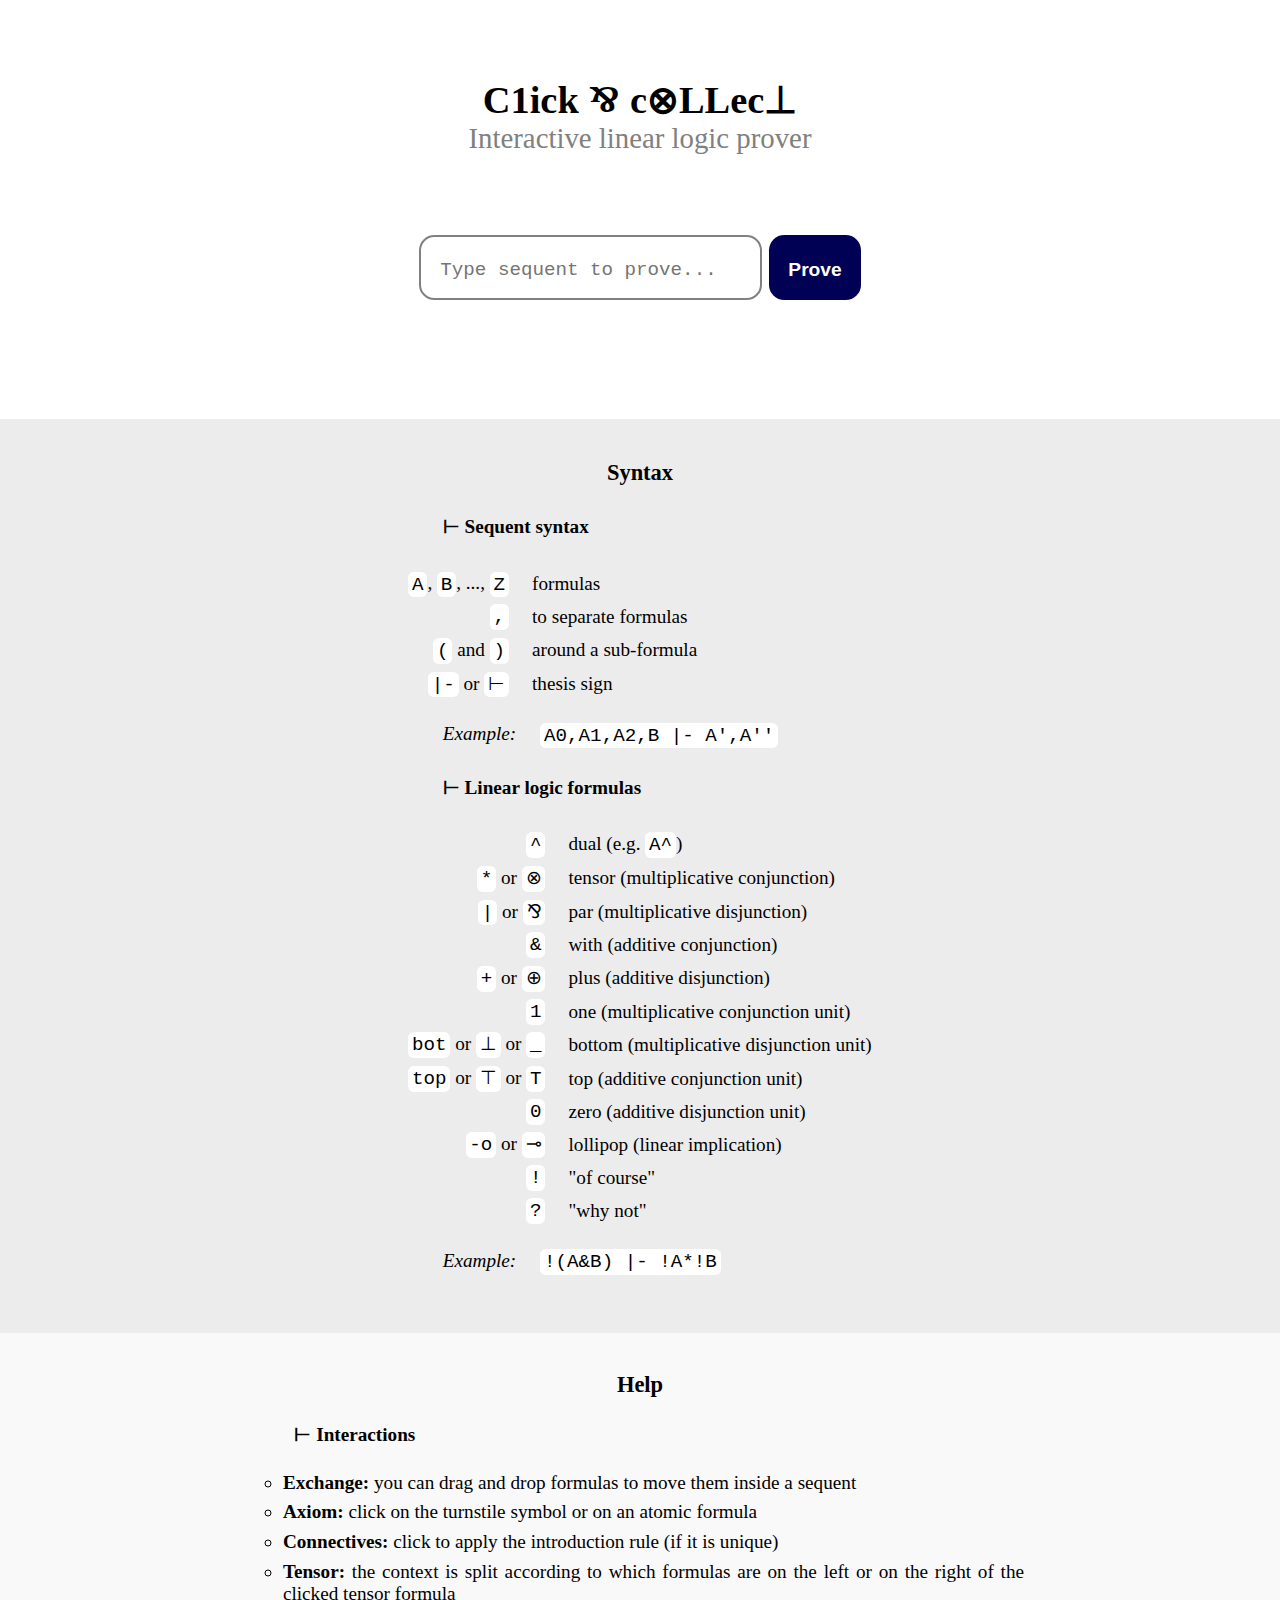
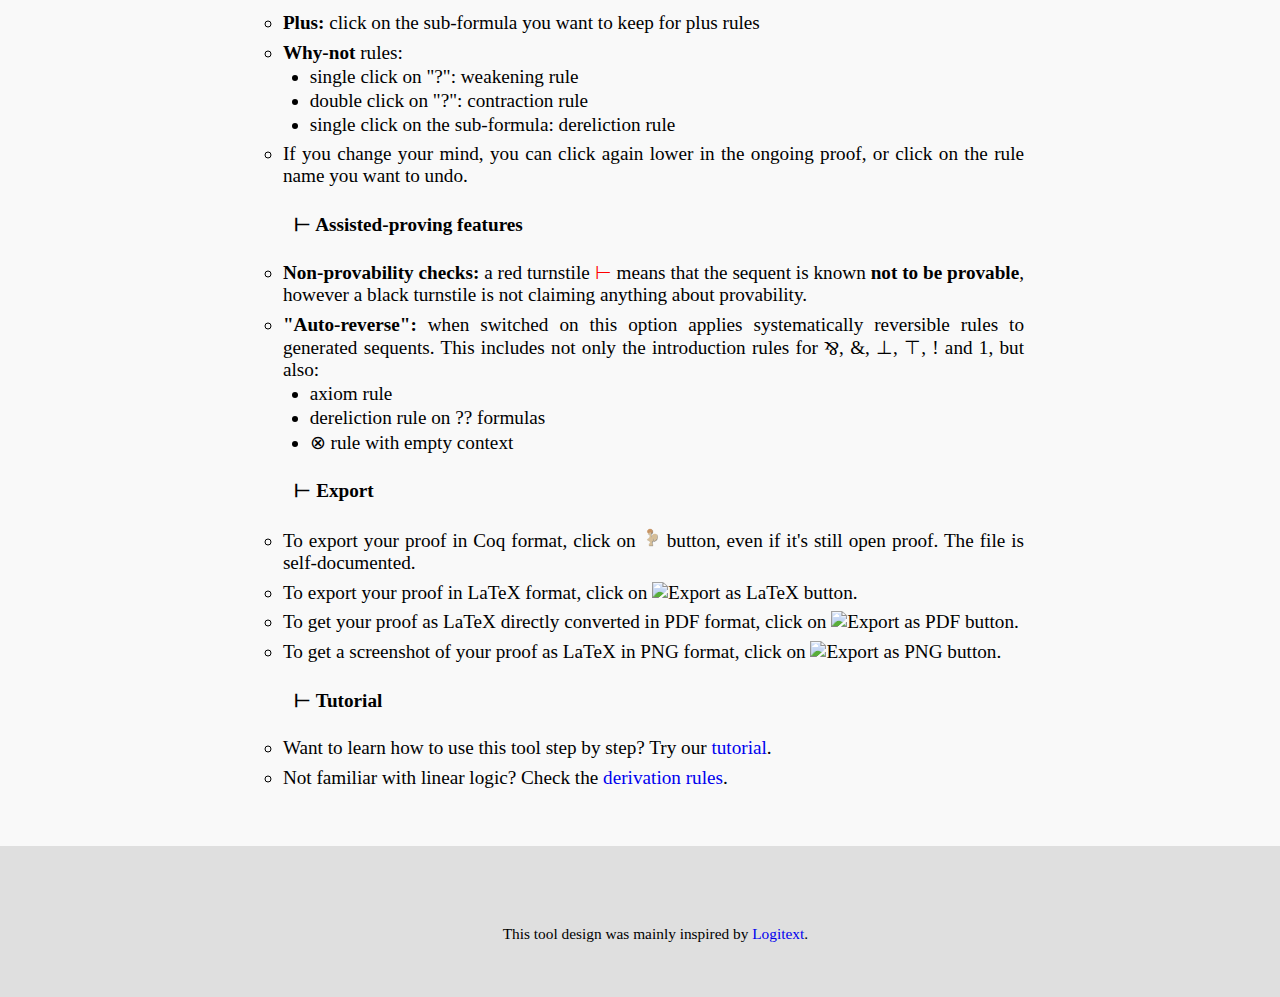
==== commit 8edfc907: "properly clean url params when opening tutorial" ====
--- a/static/index.html
+++ b/static/index.html
@@ -43,7 +43,9 @@
                     <input type="submit" value="Prove" onclick="submitSequent(this)">
                 </form>
             </div>
-
+        </div>
+
+        <div class="section-wrapper">
             <div class="section">
                 <div id="main-proof-container" class="proof-container">
 
@@ -118,11 +120,11 @@
 
                 <div class="subsection">
                     <h4>
-                        Automated-proving features
+                        Assisted-proving features
                     </h4>
                     <ul>
                         <li><span class="bold">Non-provability checks:</span> a red turnstile <span class="turnstile not-provable">⊢</span> means that the sequent is known <span class="bold">not to be provable</span>, however a black turnstile is not claiming anything about provability.
-                        <li><span class="bold">"Automatically apply reversible rules":</span> when switched on this option applies systematically reversible rules to generated sequents.
+                        <li><span class="bold">"Auto-reverse":</span> when switched on this option applies systematically reversible rules to generated sequents.
                         This includes not only the introduction rules for <span class="flip">&</span>, &, ⊥, ⊤, ! and 1, but also:
                         <ul>
                             <li>axiom rule</li>
@@ -149,8 +151,8 @@
                         Tutorial
                     </h4>
                     <ul>
-                        <li>Want to learn how to use this tool step by step? Try our <a href="/#tutorial" onclick="showTutorial();">tutorial</a>.</li>
-                        <li>Not familiar with linear logic? Check the <a href="/#rules" onclick="showRules();">derivation rules</a>.</li>
+                        <li>Want to learn how to use this tool step by step? Try our <a href="#tutorial" onclick="showTutorial();">tutorial</a>.</li>
+                        <li>Not familiar with linear logic? Check the <a href="#rules" onclick="showRules();">derivation rules</a>.</li>
                     </ul>
                 </div>
             </div>
@@ -159,6 +161,7 @@
         <div class="section-wrapper">
             <a id="tutorial"></a>
             <div class="section tutorial hidden">
+                <div class="close-section"><span onclick="hideTutorial()">⨯</span></div>
                 <h3>Tutorial</h3>
                 <div class="subsection">
                     <p>
@@ -167,24 +170,24 @@
                     <p>
                         Click on a formula or its orthogonal to apply the <span class="bold">axiom rule</span>.
                     </p>
-                    <div class="proof-container">{"cons":[{"t":"litt","v":"A"},{"t":"dual","v":{"t":"litt","v":"A"}}]}</div>
+                    <div class="proof-container">{"s":{"cons":[{"t":"litt","v":"A"},{"t":"dual","v":{"t":"litt","v":"A"}}]},"ar":null}</div>
                     <p>
                         If the two formulas are not explicitly orthogonal, you can click on <span class="bold">thesis symbol</span> to attempt to apply the axiom rule on a two-formulas sequent.
                     </p>
-                    <div class="proof-container">{"cons":[{"t":"one"},{"t":"bottom"}]}</div>
+                    <div class="proof-container">{"s":{"cons":[{"t":"one"},{"t":"bottom"}]},"ar":null}</div>
                     <p>
                         Click on <span class="bold">connectives</span> to apply the associated rules.
                     </p>
-                    <div class="proof-container">{"cons":[{"t":"par","v1":{"t":"litt","v":"A"},"v2":{"t":"dual","v":{"t":"litt","v":"A"}}}]}</div>
+                    <div class="proof-container">{"s":{"cons":[{"t":"par","v1":{"t":"litt","v":"A"},"v2":{"t":"dual","v":{"t":"litt","v":"A"}}}]},"ar":null}</div>
                     <p>
                         <span class="bold">Move formulas</span> within the list before applying <span class="bold">tensor rule</span>.
                             Formulas on the left of the tensor formula will move to the left premise, and formulas on the right of the tensor formula will move to the right premise.
                     </p>
-                    <div class="proof-container">{"cons":[{"t":"litt","v":"A"},{"t":"dual","v":{"t":"litt","v":"A"}},{"t":"tensor","v1":{"t":"litt","v":"A"},"v2":{"t":"dual","v":{"t":"litt","v":"A"}}}]}</div>
+                    <div class="proof-container">{"s":{"cons":[{"t":"litt","v":"A"},{"t":"dual","v":{"t":"litt","v":"A"}},{"t":"tensor","v1":{"t":"litt","v":"A"},"v2":{"t":"dual","v":{"t":"litt","v":"A"}}}]},"ar":null}</div>
                     <p>
                         As for <span class="bold">plus rules</span>, just click on the left or right sub-formula.
                     </p>
-                    <div class="proof-container">{"cons":[{"t":"litt","v":"A"},{"t":"plus","v1":{"t":"litt","v":"B"},"v2":{"t":"dual","v":{"t":"litt","v":"A"}}}]}</div>
+                    <div class="proof-container">{"s":{"cons":[{"t":"litt","v":"A"},{"t":"plus","v1":{"t":"litt","v":"B"},"v2":{"t":"dual","v":{"t":"litt","v":"A"}}}]},"ar":null}</div>
                     <p>
                         For the <span class="bold">whynot</span> connective, you have three possibilities:
                     </p>
@@ -192,7 +195,7 @@
                         <li>single click on the sub-formula applies <span class="bold">dereliction</span></li>
                         <li>double click applies <span class="bold">contraction</span>.</li>
                     </ul>
-                    <div class="proof-container">{"cons":[{"t":"whynot","v":{"t":"litt","v":"A"}},{"t":"whynot","v":{"t":"litt","v":"B"}},{"t":"tensor","v1":{"t":"dual","v":{"t":"litt","v":"A"}},"v2":{"t":"dual","v":{"t":"litt","v":"A"}}}]}</div>
+                    <div class="proof-container">{"s":{"cons":[{"t":"whynot","v":{"t":"litt","v":"A"}},{"t":"whynot","v":{"t":"litt","v":"B"}},{"t":"tensor","v1":{"t":"dual","v":{"t":"litt","v":"A"}},"v2":{"t":"dual","v":{"t":"litt","v":"A"}}}]},"ar":null}</div>
                     <p>
                         <span class="bold">That's it!</span> Here are some extra examples for you to prove. Have fun!
                     </p>
@@ -213,6 +216,7 @@
         <div class="section-wrapper darker-gray">
             <a id="rules"></a>
             <div class="section rules hidden">
+                <div class="close-section"><span onclick="hideRules()">⨯</span></div>
                 <h3>Derivation rules</h3>
                 <div class="row">
                     <div class="proof-container">{"s":{"cons":[{"t":"litt","v":"A"},{"t":"dual","v":{"t":"litt","v":"A"}}]},"ar":{"rr":{"r":"axiom"},"p":[]}}</div>
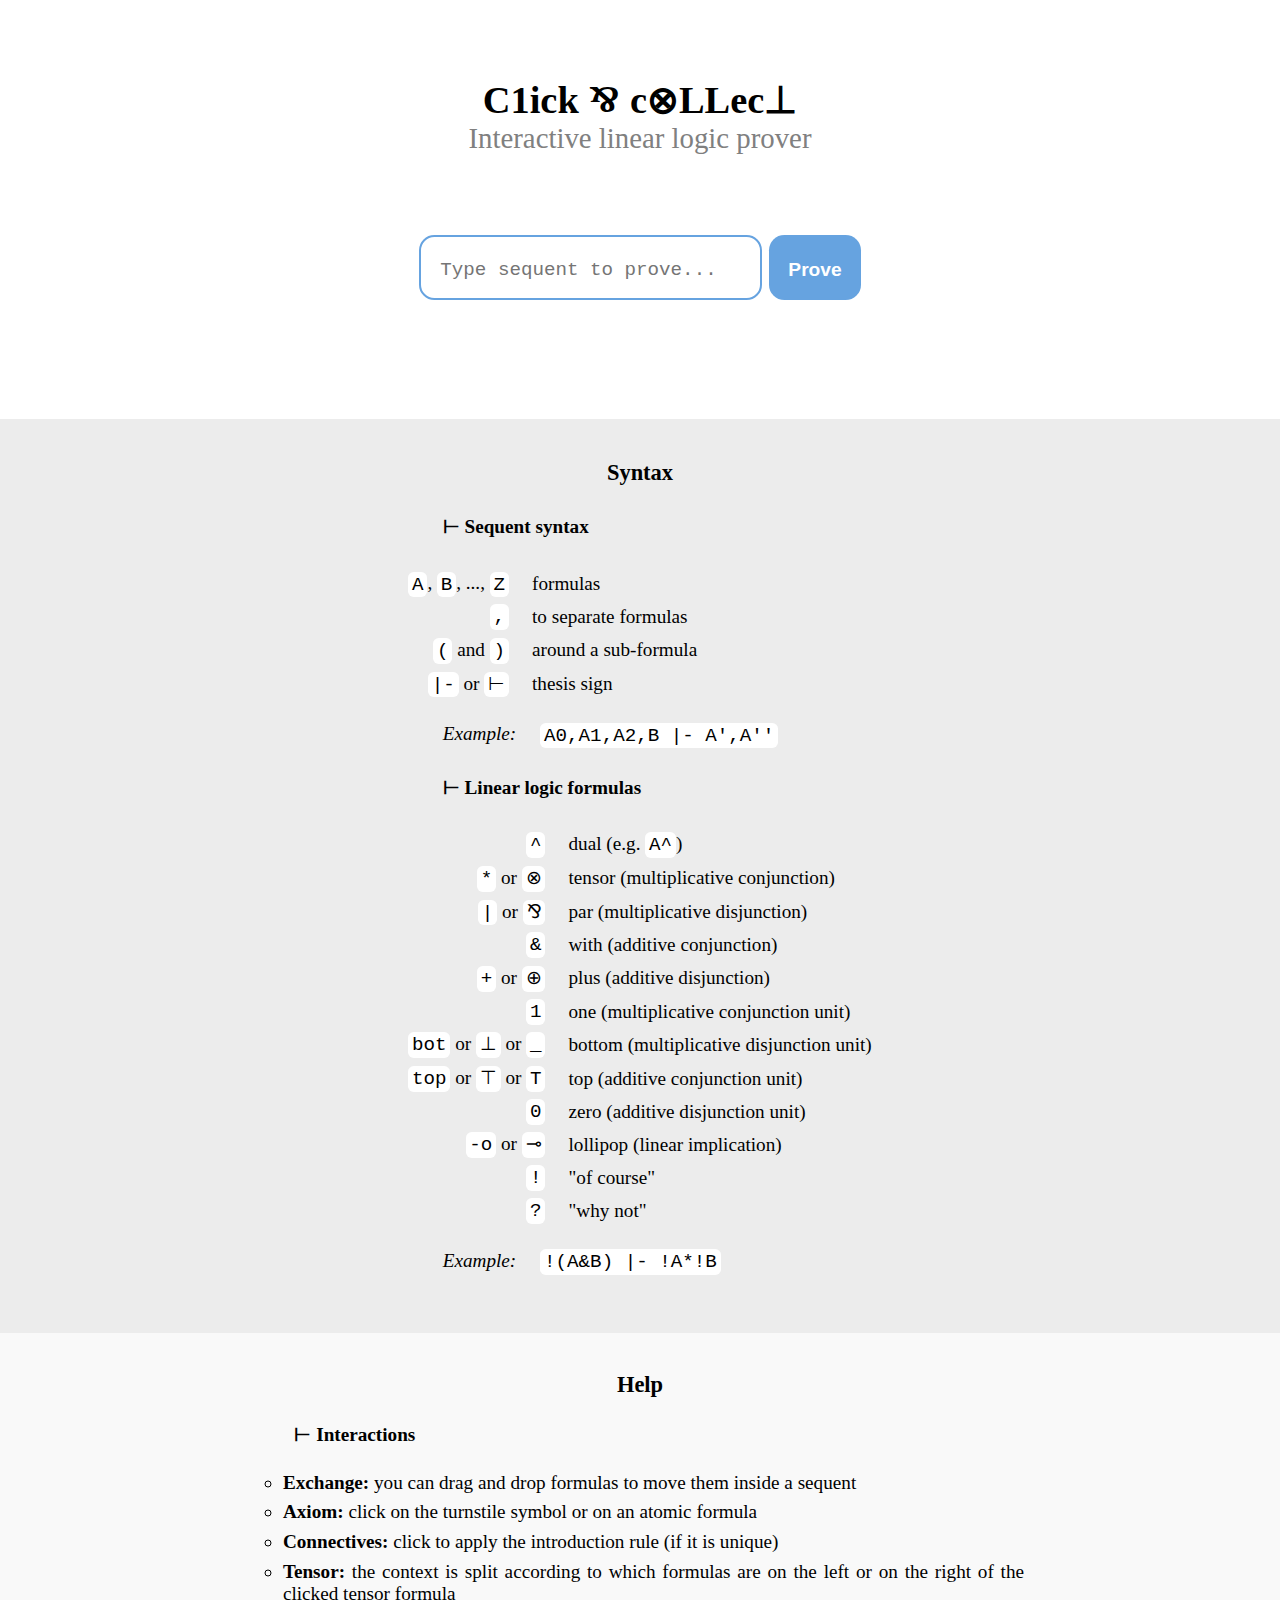
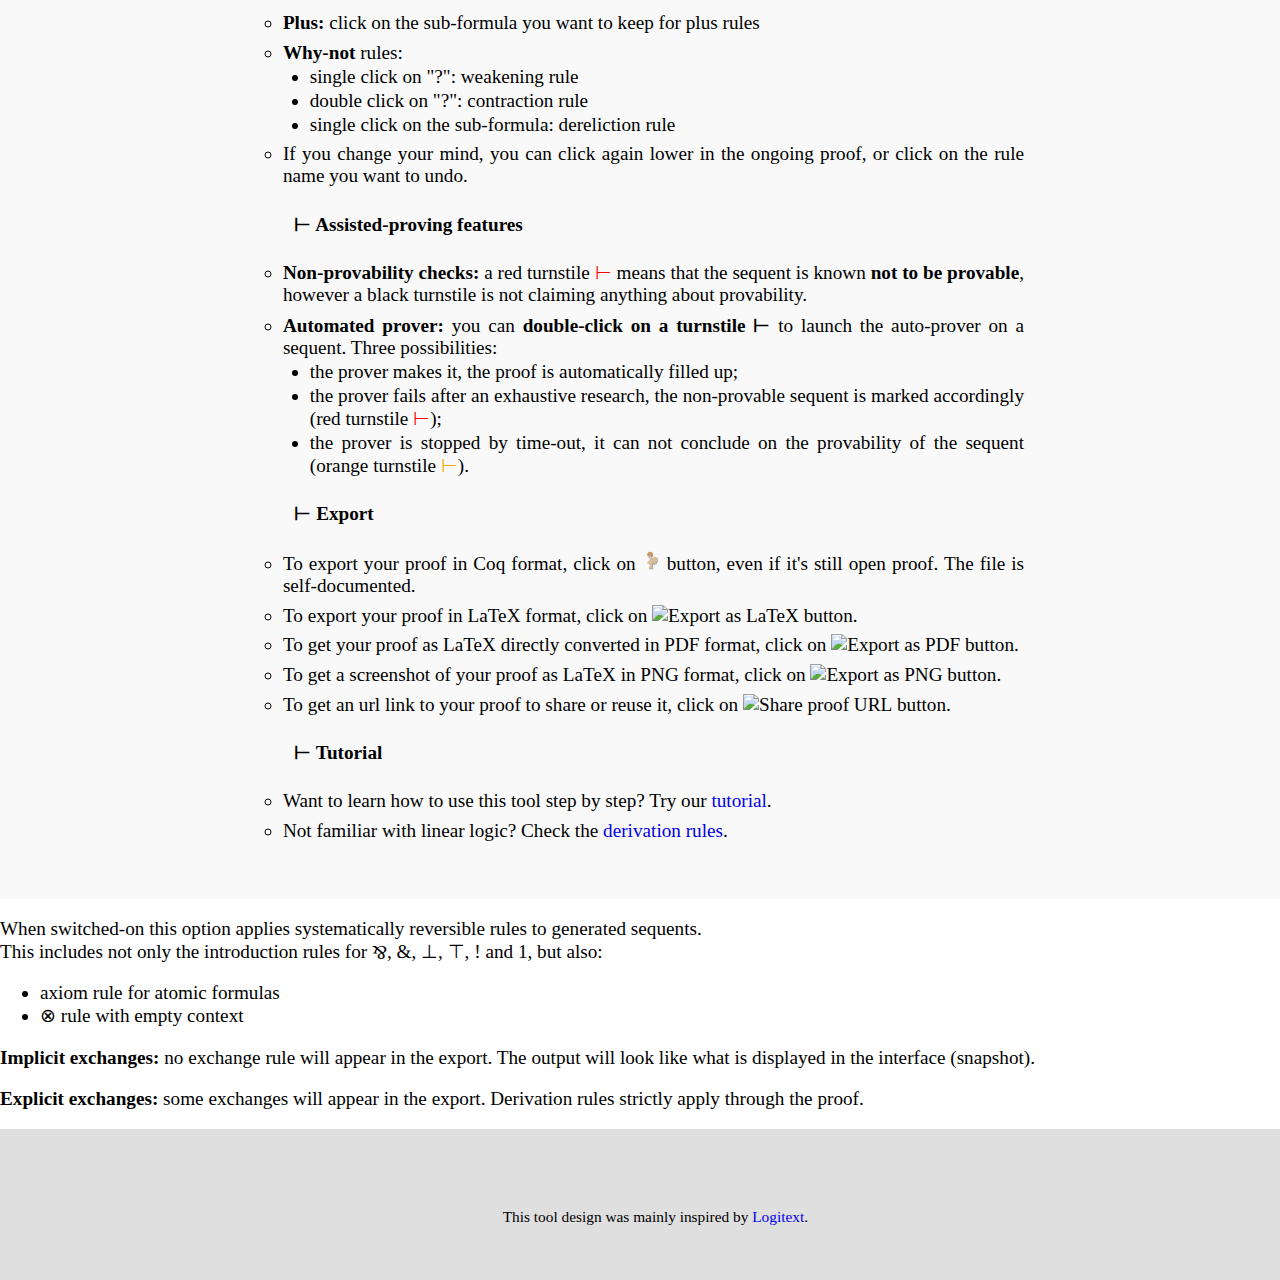
==== commit 5199d46c: "Merge pull request #107 from olaure01/docshare" ====
--- a/static/index.html
+++ b/static/index.html
@@ -2,6 +2,7 @@
 <!DOCTYPE html PUBLIC "-//W3C//DTD XHTML 1.0 Transitional//EN" "http://www.w3.org/TR/xhtml1/DTD/xhtml1-transitional.dtd">
 <html xmlns="http://www.w3.org/1999/xhtml" xml:lang="en" lang="en">
     <head>
+        <link rel="canonical" href="https://click-and-collect.linear-logic.org/" />
         <script src="jquery/jquery-3.6.0.min.js" type="text/javascript"></script>
         <script src="jquery/jquery-ui.min.js" type="text/javascript"></script>
         <!-- JQuery on mobile -->
@@ -46,7 +47,7 @@
         </div>
 
         <div class="section-wrapper">
-            <div class="section">
+            <div class="section main-proof-section">
                 <div id="main-proof-container" class="proof-container">
 
                 </div>
@@ -123,13 +124,12 @@
                         Assisted-proving features
                     </h4>
                     <ul>
-                        <li><span class="bold">Non-provability checks:</span> a red turnstile <span class="turnstile not-provable">⊢</span> means that the sequent is known <span class="bold">not to be provable</span>, however a black turnstile is not claiming anything about provability.
-                        <li><span class="bold">"Auto-reverse":</span> when switched on this option applies systematically reversible rules to generated sequents.
-                        This includes not only the introduction rules for <span class="flip">&</span>, &, ⊥, ⊤, ! and 1, but also:
+                        <li><span class="bold">Non-provability checks:</span> a red turnstile <span class="turnstile not-provable">⊢</span> means that the sequent is known <span class="bold">not to be provable</span>, however a black turnstile is not claiming anything about provability.</li>
+                        <li><span class="bold">Automated prover:</span> you can <span class="bold">double-click on a turnstile ⊢</span> to launch the auto-prover on a sequent. Three possibilities:
                         <ul>
-                            <li>axiom rule</li>
-                            <li>dereliction rule on ?? formulas</li>
-                            <li>⊗ rule with empty context</li>
+                            <li>the prover makes it, the proof is automatically filled up;</li>
+                            <li>the prover fails after an exhaustive research, the non-provable sequent is marked accordingly (red turnstile <span class="turnstile not-provable">⊢</span>);</li>
+                            <li>the prover is stopped by time-out, it can not conclude on the provability of the sequent (orange turnstile <span class="turnstile not-auto-provable">⊢</span>).</li>
                         </ul>
                     </ul>
                 </div>
@@ -143,6 +143,7 @@
                         <li>To export your proof in LaTeX format, click on <img src="images/LaTeX_logo.png" title="Export as LaTeX" style="height: 1em;" /> button.</li>
                         <li>To get your proof as LaTeX directly converted in PDF format, click on <img src="images/pdf-icon.png" title="Export as PDF" style="height: 1em;" /> button.</li>
                         <li>To get a screenshot of your proof as LaTeX in PNG format, click on <img src="images/camera.png" title="Export as PNG" style="height: 1em;" /> button.</li>
+                        <li>To get an url link to your proof to share or reuse it, click on <img src="images/share-icon.png" title="Share proof URL" style="height: 1em;" /> button.</li>
                     </ul>
                 </div>
 
@@ -156,6 +157,20 @@
                     </ul>
                 </div>
             </div>
+        </div>
+
+        <div id="auto-reverse-dialog" title="Auto-reverse option" class="dialog">
+            <p>When switched-on this option applies systematically reversible rules to generated sequents.<br>
+                This includes not only the introduction rules for <span class="flip">&</span>, &, ⊥, ⊤, ! and 1, but also:</p>
+            <ul>
+                <li>axiom rule for atomic formulas</li>
+                <li>⊗ rule with empty context</li>
+            </ul>
+        </div>
+
+        <div id="export-dialog" title="Select export option" class="dialog">
+            <p class="implicit"><span class="bold">Implicit exchanges:</span> no exchange rule will appear in the export. The output will look like what is displayed in the interface (snapshot).</p>
+            <p class="explicit"><span class="bold">Explicit exchanges:</span> some exchanges will appear in the export. Derivation rules strictly apply through the proof.</p>
         </div>
 
         <div class="section-wrapper">
@@ -252,8 +267,8 @@
         <div class="section-wrapper dark-gray">
             <div class="section footer">
                 <div class="subsection">
-                    <a href="https://github.com/etiennecallies/click-and-collect">
-                        <img src="images/github-icon.svg" title="View source code" height="25" width="25"/>
+                    <a href="https://github.com/etiennecallies/click-and-collect/wiki">
+                        <img src="images/github-icon.svg" title="View source code and additional informations" height="25" width="25"/>
                     </a>
                 </div>
                 <div class="subsection">
--- a/static/css/style.css
+++ b/static/css/style.css
@@ -15,6 +15,7 @@
 .subsection { text-indent: 2em; text-align: justify; }
 .hidden { display: none; }
 
+.section-wrapper {overflow-x: auto; display: block; }
 .section-wrapper.light-gray { background: #f9f9f9; }
 .section-wrapper.darker-gray { background: #ececec; }
 .section-wrapper.dark-gray { background: #dfdfdf; }
@@ -22,8 +23,8 @@
 form{ display: flex; flex-flow: wrap; justify-content: center; }
 form input{ padding: 1.1em 1em 0.9em; font-size: 1em; border-radius: 0.8em; margin: 0.2em; }
 form input:focus { outline: none; box-shadow: none; }
-input[type=text] { border: solid 2px gray; }
-form input[type="submit"]{ border: none; background-color: #005; color: white; font-weight: bold; }
+input[type=text] { border: solid 2px #66a3e0; }
+form input[type="submit"]{ border: none; background-color: #66a3e0; color: white; font-weight: bold; }
 input[type=text], .code { background-color: #FFF; font-family: "Courier New", sans-serif; }
 
 .code { border-radius: 0.3em; padding: 0.1em 0.2em; white-space: nowrap; box-decoration-break: clone; }
@@ -45,6 +46,9 @@
 .tutorial ul.examples {list-style: none; margin: 1em 0; padding: 0; }
 .tutorial ul.examples li { margin: 0.3em; text-align: center; }
 
+.close-section:hover { cursor: pointer; }
+.close-section { color: #777; display: flex; justify-content: flex-end; margin-right: 1em; }
+
 /* PROOF */
 .proof-container { position: relative; }
 .proof.complete { background:#CFC; }
@@ -58,24 +62,25 @@
 .proof .tagBox .tag { position:relative; top:-0.6em; text-align: left; margin-left: 0.2em; font-size: 0.9em; }
 .proof .tagBox .contraction { top:-0.4em; }
 .proof .inference { border-top: 1px solid #000; }
-.proof .turnstile { margin: 0 0.3em; }
+.proof .turnstile { margin: 0 0.3em; user-select: none; }
 .turnstile.not-provable { color: red; }
+.turnstile.not-auto-provable { color: orange; }
 .proof .commaList { display: inline-block; list-style: none; margin: 0; padding: 0; }
 .proof .commaList li { display: inline-block; margin-left: 0.2em; }
 .proof .commaList li:after { content: ','; margin-left: 0.2em; }
 .proof .commaList li:last-child:after { content: ''; }
 .proof .binary-connector { margin-left: 3px; margin-right: 3px; }
 .proof .clickable:hover { cursor:pointer; }
-.proof .highlightableExpr:hover { background: #DDF; }
-.proof .main-formula.hoverable:hover .primaryConnector { background: #005; color: #FFF; }
+.proof .highlightableExpr:hover { background: #e0ecf8; }
+.proof .main-formula.hoverable:hover .primaryConnector { background: #66a3e0; color: #FFF; }
 .proof .main-formula.hoverable:hover .tensor-left, .proof .main-formula.hoverable:hover .tensor-right { position: relative; }
-.proof .main-formula.hoverable:hover .tensor-left::before { content: '←'; position: absolute; left: -0.5em; top: 50%; color: #005; }
-.proof .main-formula.hoverable:hover .tensor-right::after { content: '→'; position: absolute; right: -0.5em; top: 50%; color: #005; }
+.proof .main-formula.hoverable:hover .tensor-left::before { content: '←'; position: absolute; left: -0.5em; top: 50%; color: #66a3e0; }
+.proof .main-formula.hoverable:hover .tensor-right::after { content: '→'; position: absolute; right: -0.5em; top: 50%; color: #66a3e0; }
 
-.export-bar, .auto-reverse-bar { margin-left: auto; margin-right: auto; display: table; }
+.export-bar, .option-bar { margin-left: auto; margin-right: auto; display: table; }
 .export-bar { margin-top: 1em; }
-.auto-reverse-bar { margin-top: 0.5em; }
-.export-bar span, .auto-reverse-label { color: #777; margin-right: 0.5em; }
+.option-bar { margin-top: 0.5em; }
+.export-bar span, .option-label { color: #777; margin-right: 0.5em; }
 img.export { height: 1em; margin: 0 0.2em -0.2em 0.2em; }
 img.export:hover { cursor: pointer; }
 
@@ -90,11 +95,12 @@
 .section.footer .subsection { display: table; margin: auto; font-size: 0.8em; }
 
 /* SWITCH BUTTON */
-.switch { position: relative; display: inline-block; width: 2.2em; height: 1em; margin-left: 0.2em; }
+.switch { position: relative; display: inline-block; width: 2.2em; height: 1em; }
 .switch input { opacity: 0; width: 0; height: 1em; }
 .slider { position: absolute; cursor: pointer; top: 0; left: 0; right: 0; bottom: 0; background-color: #ccc; -webkit-transition: .4s; transition: .4s; border-radius: 1em; }
 .slider:before { position: absolute; content: ""; height: 0.8em; width: 0.8em; left: 0.2em; bottom: 0.1em; background-color: white; -webkit-transition: .4s; transition: .4s; border-radius: 50%; }
-input:checked + .slider { background-color: #2196F3;  }
-input:focus + .slider { box-shadow: 0 0 1px #2196F3;  }
+input:checked + .slider { background-color: #66a3e0; }
 input:checked + .slider:before { -webkit-transform: translateX(1em); -ms-transform: translateX(1em); transform: translateX(1em);  }
 
+@keyframes rotating { to { transform: rotate(360deg); }}
+.loading { display: inline-block; animation: rotating 3s linear infinite; }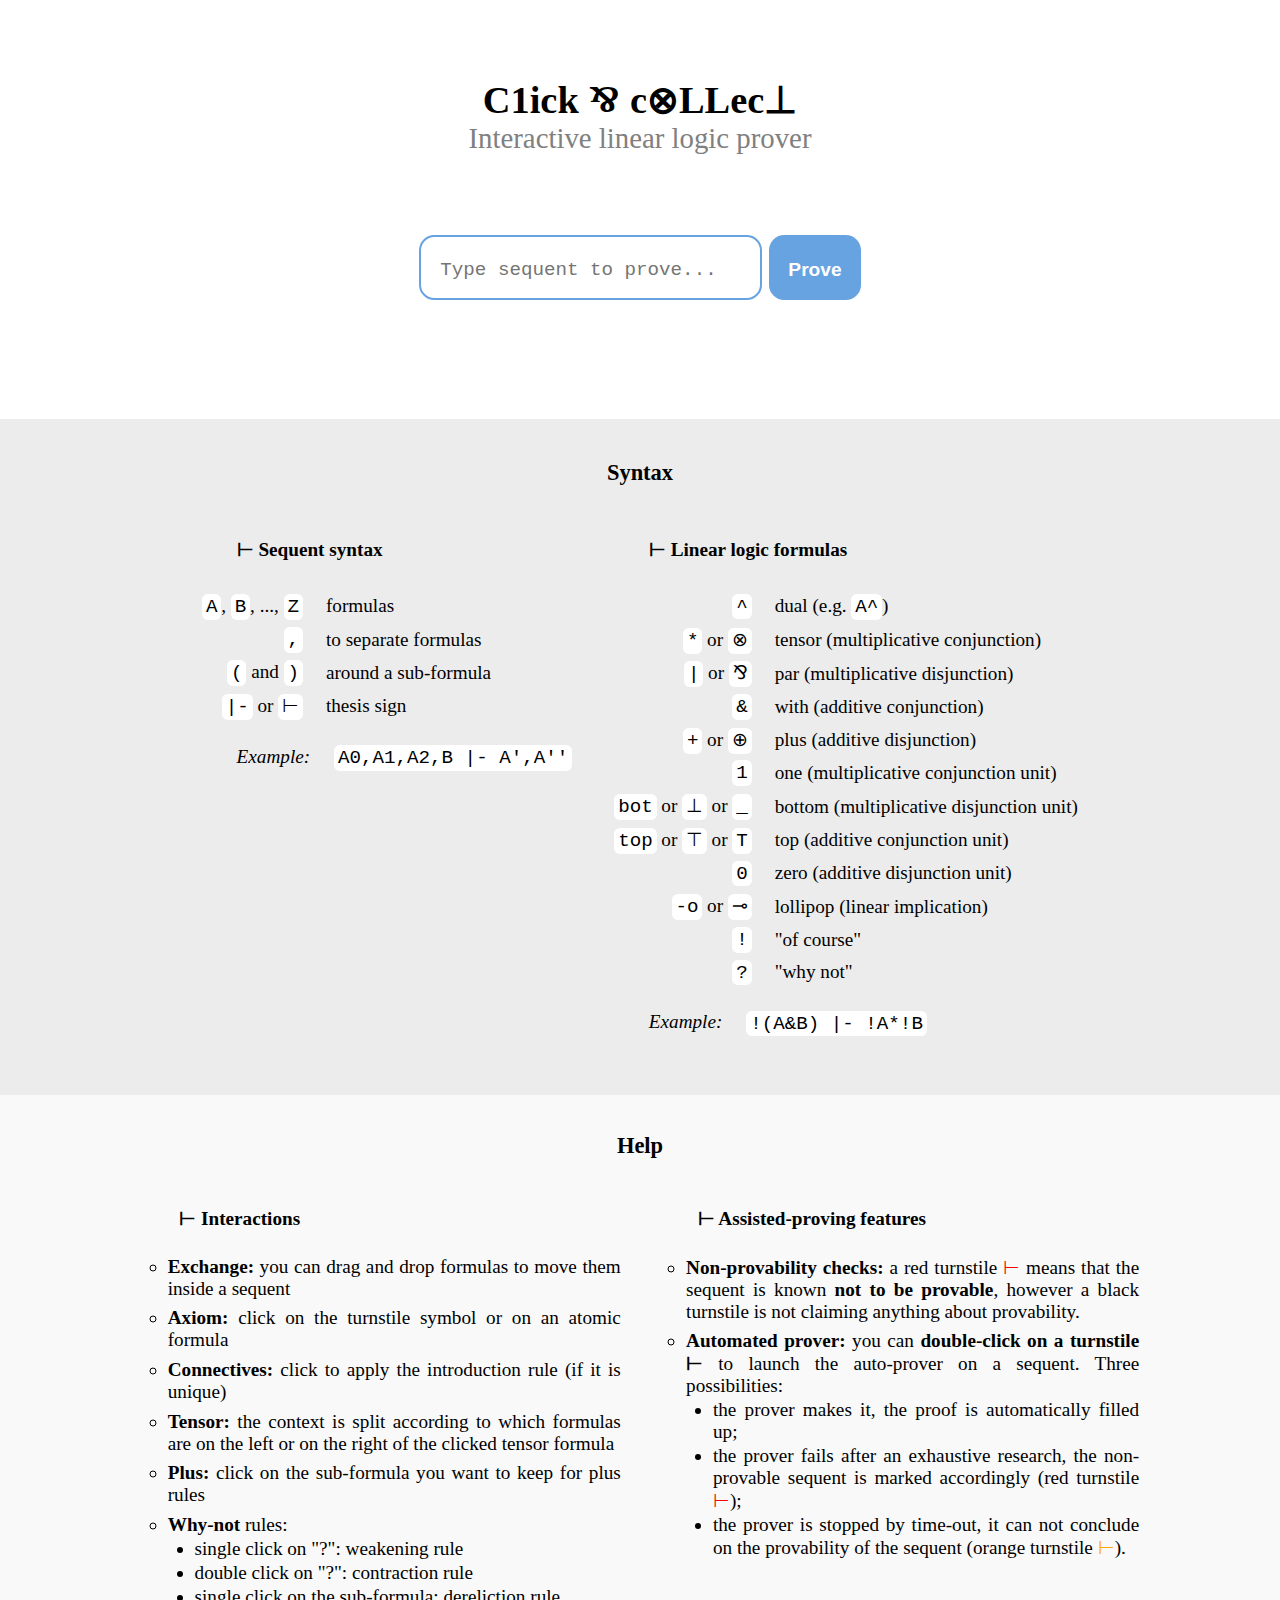
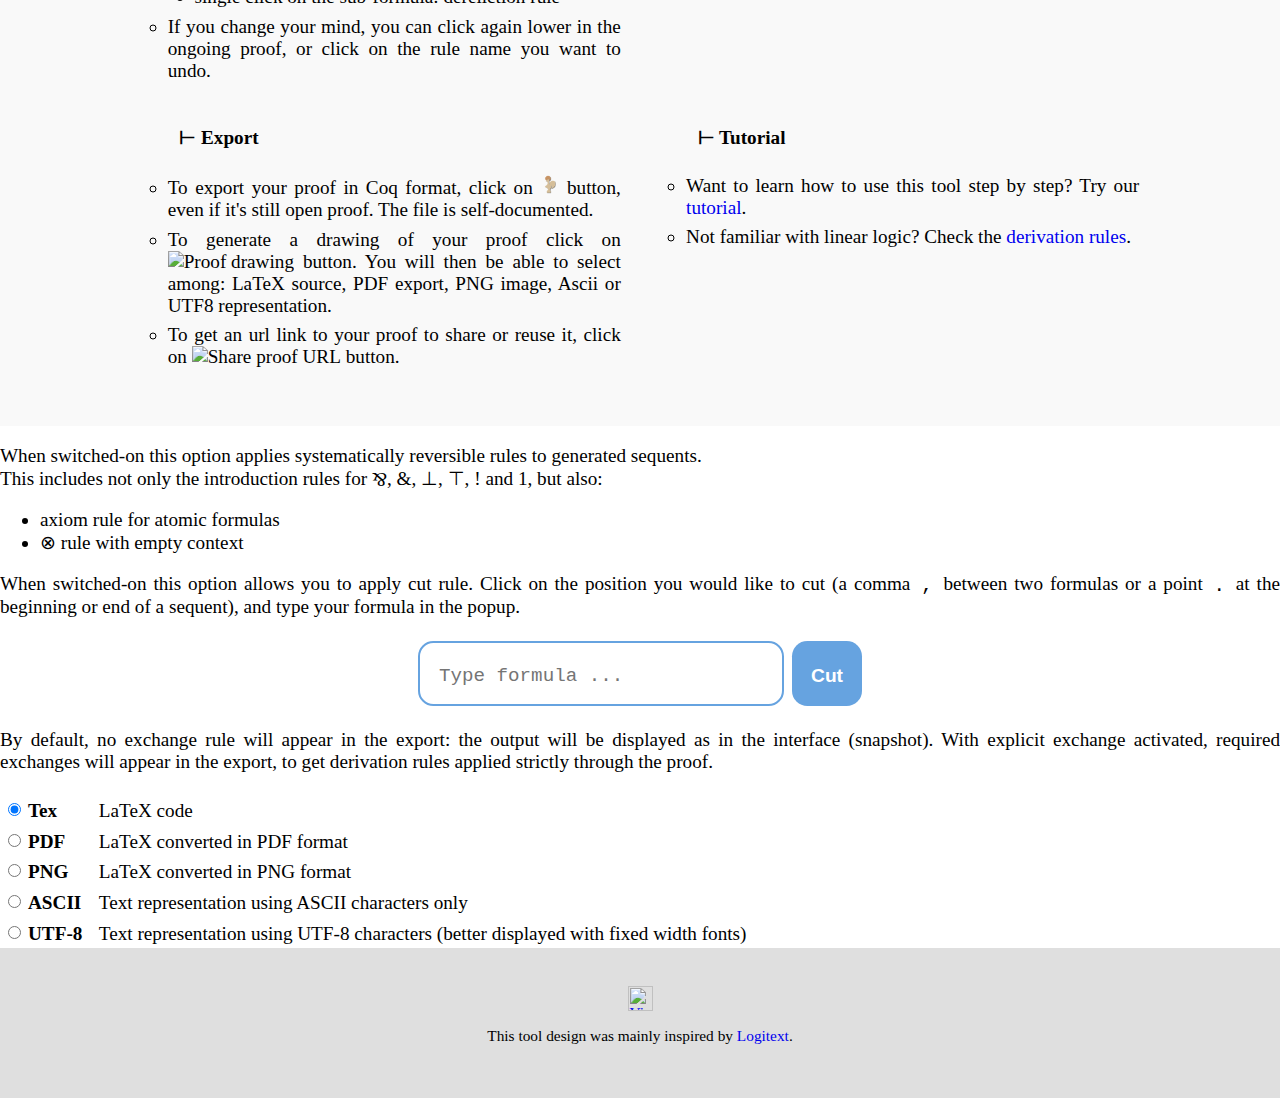
==== commit 9f43703f: "cut in rules + accept enter + autoselect input" ====
--- a/static/index.html
+++ b/static/index.html
@@ -71,6 +71,8 @@
                         <span class="example">Example: </span><span class="code">A0,A1,A2,B |- A',A''</span>
                     </p>
 
+                </div>
+                <div class="subsection">
                     <h4>
                         Linear logic formulas
                     </h4>
@@ -140,9 +142,7 @@
                     </h4>
                     <ul>
                         <li>To export your proof in Coq format, click on <img src="images/coq.png" title="Export as Coq" style="height:1em;" /> button, even if it's still open proof. The file is self-documented.</li>
-                        <li>To export your proof in LaTeX format, click on <img src="images/LaTeX_logo.png" title="Export as LaTeX" style="height: 1em;" /> button.</li>
-                        <li>To get your proof as LaTeX directly converted in PDF format, click on <img src="images/pdf-icon.png" title="Export as PDF" style="height: 1em;" /> button.</li>
-                        <li>To get a screenshot of your proof as LaTeX in PNG format, click on <img src="images/camera.png" title="Export as PNG" style="height: 1em;" /> button.</li>
+                        <li>To generate a drawing of your proof click on <img src="images/camera.png" title="Proof drawing" style="height: 1em;" /> button. You will then be able to select among: LaTeX source, PDF export, PNG image, Ascii or UTF8 representation.</li>
                         <li>To get an url link to your proof to share or reuse it, click on <img src="images/share-icon.png" title="Share proof URL" style="height: 1em;" /> button.</li>
                     </ul>
                 </div>
@@ -168,9 +168,43 @@
             </ul>
         </div>
 
-        <div id="export-dialog" title="Select export option" class="dialog">
-            <p class="implicit"><span class="bold">Implicit exchanges:</span> no exchange rule will appear in the export. The output will look like what is displayed in the interface (snapshot).</p>
-            <p class="explicit"><span class="bold">Explicit exchanges:</span> some exchanges will appear in the export. Derivation rules strictly apply through the proof.</p>
+        <div id="cut-mode-dialog" title="Cut mode option" class="dialog">
+            <p>When switched-on this option allows you to apply cut rule.
+                Click on the position you would like to cut (a comma <span class="code">,</span> between two formulas or a point <span class="code">.</span> at the beginning or end of a sequent), and type your formula in the popup.</p>
+        </div>
+
+        <div id="cut-formula-dialog" title="Enter cut formula" class="dialog">
+            <form action="#">
+                <label>
+                    <input type="text" name="formulaAsString" placeholder="Type formula ..." size="26" />
+                </label>
+                <input type="submit" value="Cut" />
+            </form>
+        </div>
+
+        <div id="explicit-exchange-dialog" title="Explicit exchange" class="dialog">
+            <p>By default, no exchange rule will appear in the export: the output will be displayed as in the interface (snapshot).
+                With explicit exchange activated, required exchanges will appear in the export, to get derivation rules applied strictly through the proof.</p>
+        </div>
+
+        <div id="export-dialog" title="Choose export options" class="dialog">
+            <table>
+                <tr><td><input type="radio" id="tex" name="format" value="tex" checked></td>
+                    <td><label for="tex"><span class="bold">Tex</span></label></td>
+                    <td><label for="tex">LaTeX code</label></td></tr>
+                <tr><td><input type="radio" id="pdf" name="format" value="pdf"></td>
+                    <td><label for="pdf"><span class="bold">PDF</span></label></td>
+                    <td><label for="pdf">LaTeX converted in PDF format</label></td></tr>
+                <tr><td><input type="radio" id="png" name="format" value="png"></td>
+                    <td><label for="png"><span class="bold">PNG</span></label></td>
+                    <td><label for="png">LaTeX converted in PNG format</label></td></tr>
+                <tr><td><input type="radio" id="ascii" name="format" value="ascii"></td>
+                    <td><label for="ascii"><span class="bold">ASCII</span></label></td>
+                    <td><label for="ascii">Text representation using ASCII characters only</label></td></tr>
+                <tr><td><input type="radio" id="utf8" name="format" value="utf8"></td>
+                    <td><label for="utf8"><span class="bold nowrap">UTF-8</span></label></td>
+                    <td><label for="utf8">Text representation using UTF-8 characters (better displayed with fixed width fonts)</label></td></tr>
+            </table>
         </div>
 
         <div class="section-wrapper">
@@ -260,6 +294,9 @@
                     <div class="proof-container">{"s":{"cons":[{"t":"litt","v":"Γ"},{"t":"whynot","v":{"t":"litt","v":"A"}},{"t":"litt","v":"Δ"}]},"ar":{"rr":{"r":"dereliction","fp":1},"p":[{"s":{"cons":[{"t":"litt","v":"Γ"},{"t":"litt","v":"A"},{"t":"litt","v":"Δ"}]},"ar":null}]}}</div>
                     <div class="proof-container">{"s":{"cons":[{"t":"litt","v":"Γ"},{"t":"whynot","v":{"t":"litt","v":"A"}},{"t":"litt","v":"Δ"}]},"ar":{"rr":{"r":"contraction","fp":1},"p":[{"s":{"cons":[{"t":"litt","v":"Γ"},{"t":"whynot","v":{"t":"litt","v":"A"}},{"t":"whynot","v":{"t":"litt","v":"A"}},{"t":"litt","v":"Δ"}]},"ar":null}]}}</div>
                 </div>
+                <div class="row">
+                    <div class="proof-container">{"s":{"cons":[{"t":"litt","v":"Γ"},{"t":"litt","v":"Δ"}]},"ar":{"rr":{"r":"cut","formula":{"t":"litt","v":"A"},"fp":1},"p":[{"s":{"cons":[{"t":"litt","v":"Γ"},{"t":"litt","v":"A"}]},"ar":null},{"s":{"cons":[{"t":"dual","v":{"t":"litt","v":"A"}},{"t":"litt","v":"Δ"}]},"ar":null}]}}</div>
+                </div>
             </div>
         </div>
 
--- a/static/css/style.css
+++ b/static/css/style.css
@@ -6,13 +6,14 @@
 .flip { transform: scale(-1, -1); display: inline-block; }
 .bold { font-weight: bold; }
 .italic { font-style: italic; }
+.nowrap { white-space: nowrap; }
 
 h1 { margin: 0 auto; text-align: center; font-weight: 100; color: gray; font-size: 1.5em; }
 h2 { margin: 1em auto 0 auto; text-align: center; font-size: 2em; }
 h3 { margin-top: 0; text-align: center; }
 h4:before { content: '⊢'; }
-.section { padding: 2em 0.4em; margin-left: auto; margin-right: auto; display: table; max-width: 40em; }
-.subsection { text-indent: 2em; text-align: justify; }
+.section { padding: 2em 0.4em; margin-left: auto; margin-right: auto; display: table; max-width: 60em; text-align: center; }
+.subsection { text-indent: 2em; text-align: justify; max-width: 25em; display: inline-block; vertical-align: top; margin: 0 1em; }
 .hidden { display: none; }
 
 .section-wrapper {overflow-x: auto; display: block; }
@@ -20,12 +21,14 @@
 .section-wrapper.darker-gray { background: #ececec; }
 .section-wrapper.dark-gray { background: #dfdfdf; }
 
-form{ display: flex; flex-flow: wrap; justify-content: center; }
-form input{ padding: 1.1em 1em 0.9em; font-size: 1em; border-radius: 0.8em; margin: 0.2em; }
-form input:focus { outline: none; box-shadow: none; }
+form { display: flex; flex-flow: wrap; justify-content: center; }
+form input { padding: 1.1em 1em 0.9em; font-size: 1em; border-radius: 0.8em; margin: 0.2em; }
+input:focus { outline: none; box-shadow: none; }
 input[type=text] { border: solid 2px #66a3e0; }
-form input[type="submit"]{ border: none; background-color: #66a3e0; color: white; font-weight: bold; }
+input[type=submit] { border: none; background-color: #66a3e0; color: white; font-weight: bold; }
 input[type=text], .code { background-color: #FFF; font-family: "Courier New", sans-serif; }
+
+.section.main-proof-section { max-width: none; }
 
 .code { border-radius: 0.3em; padding: 0.1em 0.2em; white-space: nowrap; box-decoration-break: clone; }
 .example { font-style: italic; margin-right: 1em; }
@@ -50,7 +53,6 @@
 .close-section { color: #777; display: flex; justify-content: flex-end; margin-right: 1em; }
 
 /* PROOF */
-.proof-container { position: relative; }
 .proof.complete { background:#CFC; }
 .proof { text-align:center; text-indent: 0; display:table; white-space:nowrap; padding-left: 2.4em; padding-top:0.5em; padding-bottom:0.3em; margin: auto; }
 .proof table { margin: auto; }
@@ -67,8 +69,11 @@
 .turnstile.not-auto-provable { color: orange; }
 .proof .commaList { display: inline-block; list-style: none; margin: 0; padding: 0; }
 .proof .commaList li { display: inline-block; margin-left: 0.2em; }
-.proof .commaList li:after { content: ','; margin-left: 0.2em; }
-.proof .commaList li:last-child:after { content: ''; }
+.proof .commaList li span.comma:after { content: ','; margin-left: 0.2em; }
+.proof .commaList li:last-child span.comma:after { content: ''; }
+.proof.cut-mode span.first-point:after, .proof.cut-mode .commaList li:last-child span.comma:after { content: '.'; }
+.proof.cut-mode span.first-point, .proof.cut-mode .commaList li span.comma { margin-left: 0.3em; margin-right: 0.3em; }
+.proof.cut-mode span.first-point:hover, .proof.cut-mode .commaList li span.comma:hover { cursor: pointer; }
 .proof .binary-connector { margin-left: 3px; margin-right: 3px; }
 .proof .clickable:hover { cursor:pointer; }
 .proof .highlightableExpr:hover { background: #e0ecf8; }
@@ -80,22 +85,30 @@
 .export-bar, .option-bar { margin-left: auto; margin-right: auto; display: table; }
 .export-bar { margin-top: 1em; }
 .option-bar { margin-top: 0.5em; }
-.export-bar span, .option-label { color: #777; margin-right: 0.5em; }
+.export-bar span, .option-label, .option-info { color: #777; margin-right: 0.5em; }
 img.export { height: 1em; margin: 0 0.2em -0.2em 0.2em; }
-img.export:hover { cursor: pointer; }
+img.export:hover, .option-info:hover { cursor: pointer; }
+.option-info { font-weight: bold; }
 
-.pedagogic-error { display: table; padding: 10px; margin: 1em auto; color: #856404; background-color: #fff3cd; border: 1px solid #ffeeba; border-radius: .25rem; text-indent: 0; }
-.pedagogic-error .message { display: inline-block; }
-.pedagogic-error .close-button { display: inline-block; cursor: pointer; margin-left: 10px; }
+.dialog { text-align: justify; }
+#export-dialog table td { vertical-align: top; padding-top: 0.3em; }
+#export-dialog table td:last-child { padding-left: 0.7em; }
+#export-dialog .option-bar { display: block; }
+
+.pedagogic-message { display: table; padding: 10px; margin: 1em auto; border: 1px solid; border-radius: .25rem; text-indent: 0; }
+.pedagogic-message.error { color: #856404; background-color: #fff3cd; border-color: #ffeeba; }
+.pedagogic-message.info { color: #004085; background-color: #cce5ff; border-color: #cce5ff; }
+.pedagogic-message .message { display: inline-block; }
+.pedagogic-message .close-button { display: inline-block; cursor: pointer; margin-left: 10px; }
 
 /* RULES */
 .rules .row { display: flex; flex-wrap: wrap; justify-content: center; align-items: center; }
 .rules .proof-container { display: inline-block; vertical-align: bottom; }
 
-.section.footer .subsection { display: table; margin: auto; font-size: 0.8em; }
+.section.footer .subsection { display: table; margin: auto; font-size: 0.8em; max-width: none; text-align: center; text-indent: 0; }
 
 /* SWITCH BUTTON */
-.switch { position: relative; display: inline-block; width: 2.2em; height: 1em; }
+.switch { position: relative; display: inline-block; width: 2.2em; height: 1em; vertical-align: text-top; }
 .switch input { opacity: 0; width: 0; height: 1em; }
 .slider { position: absolute; cursor: pointer; top: 0; left: 0; right: 0; bottom: 0; background-color: #ccc; -webkit-transition: .4s; transition: .4s; border-radius: 1em; }
 .slider:before { position: absolute; content: ""; height: 0.8em; width: 0.8em; left: 0.2em; bottom: 0.1em; background-color: white; -webkit-transition: .4s; transition: .4s; border-radius: 50%; }
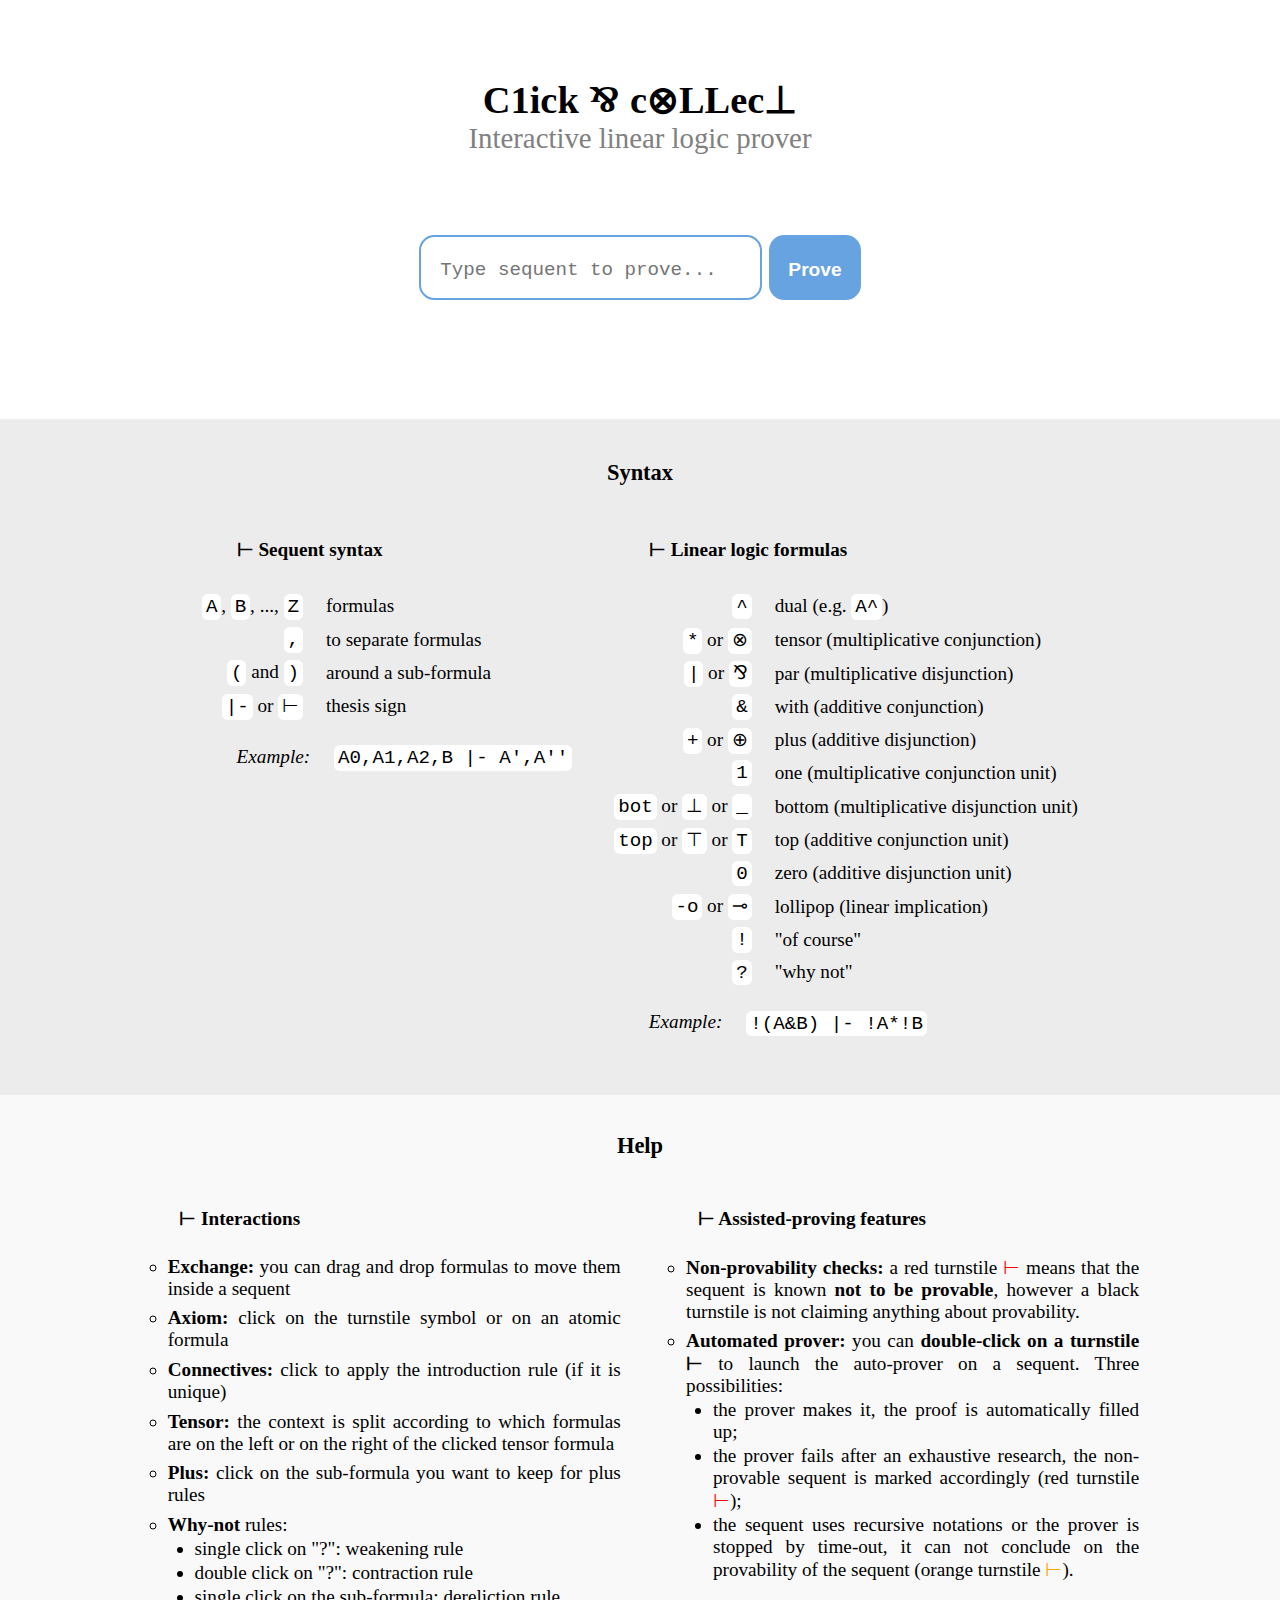
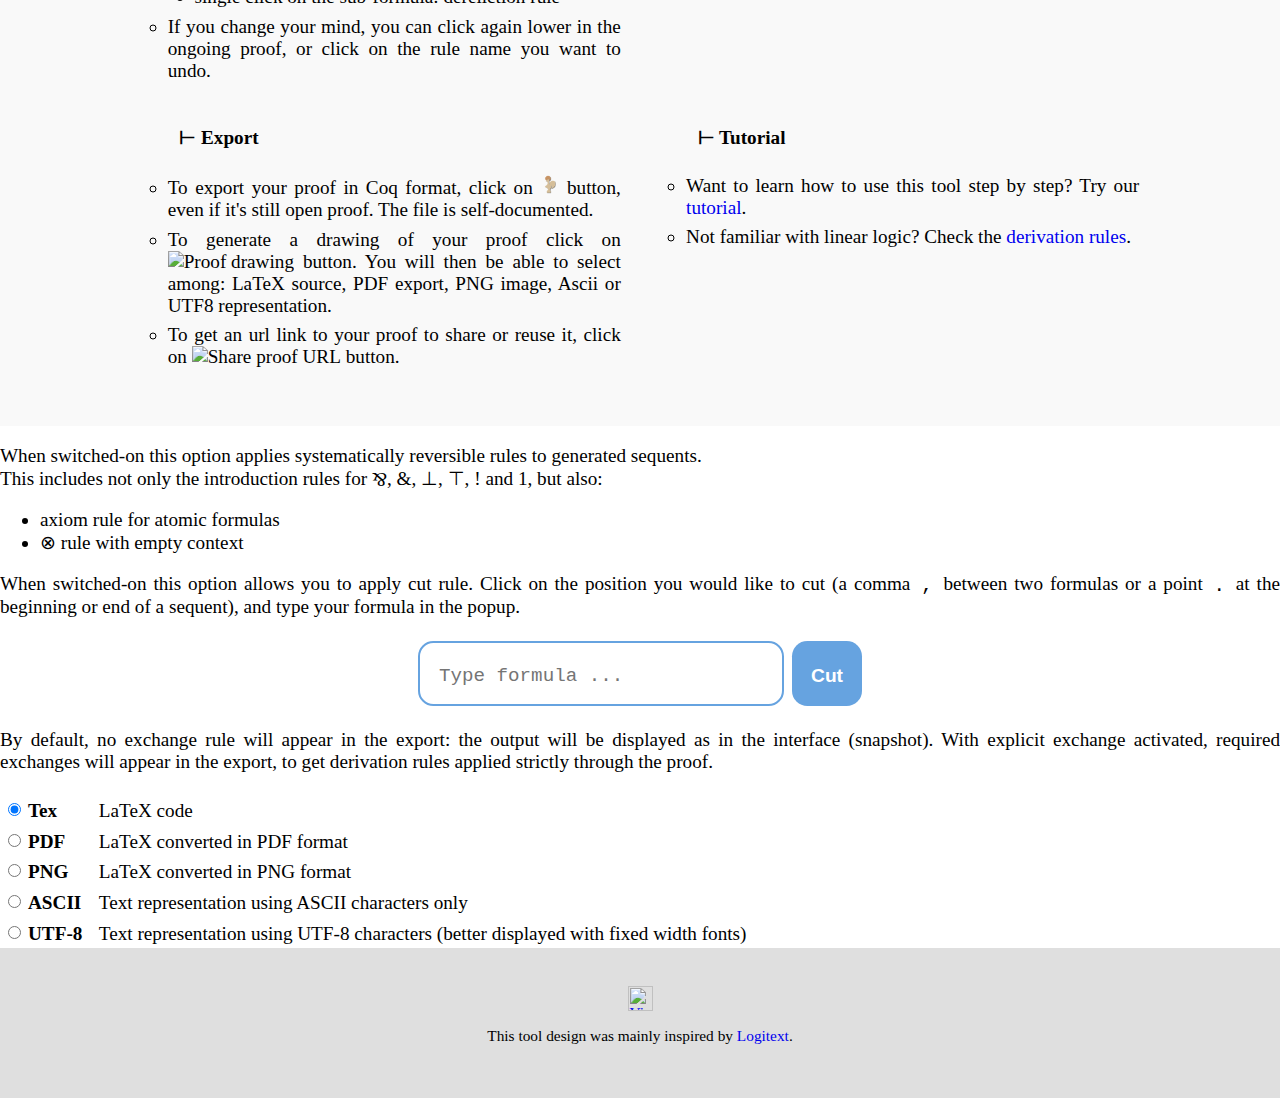
==== commit 4765f74f: "Auto-prover with non-recursive notations" ====
--- a/static/index.html
+++ b/static/index.html
@@ -131,7 +131,7 @@
                         <ul>
                             <li>the prover makes it, the proof is automatically filled up;</li>
                             <li>the prover fails after an exhaustive research, the non-provable sequent is marked accordingly (red turnstile <span class="turnstile not-provable">⊢</span>);</li>
-                            <li>the prover is stopped by time-out, it can not conclude on the provability of the sequent (orange turnstile <span class="turnstile not-auto-provable">⊢</span>).</li>
+                            <li>the sequent uses recursive notations or the prover is stopped by time-out, it can not conclude on the provability of the sequent (orange turnstile <span class="turnstile not-auto-provable">⊢</span>).</li>
                         </ul>
                     </ul>
                 </div>
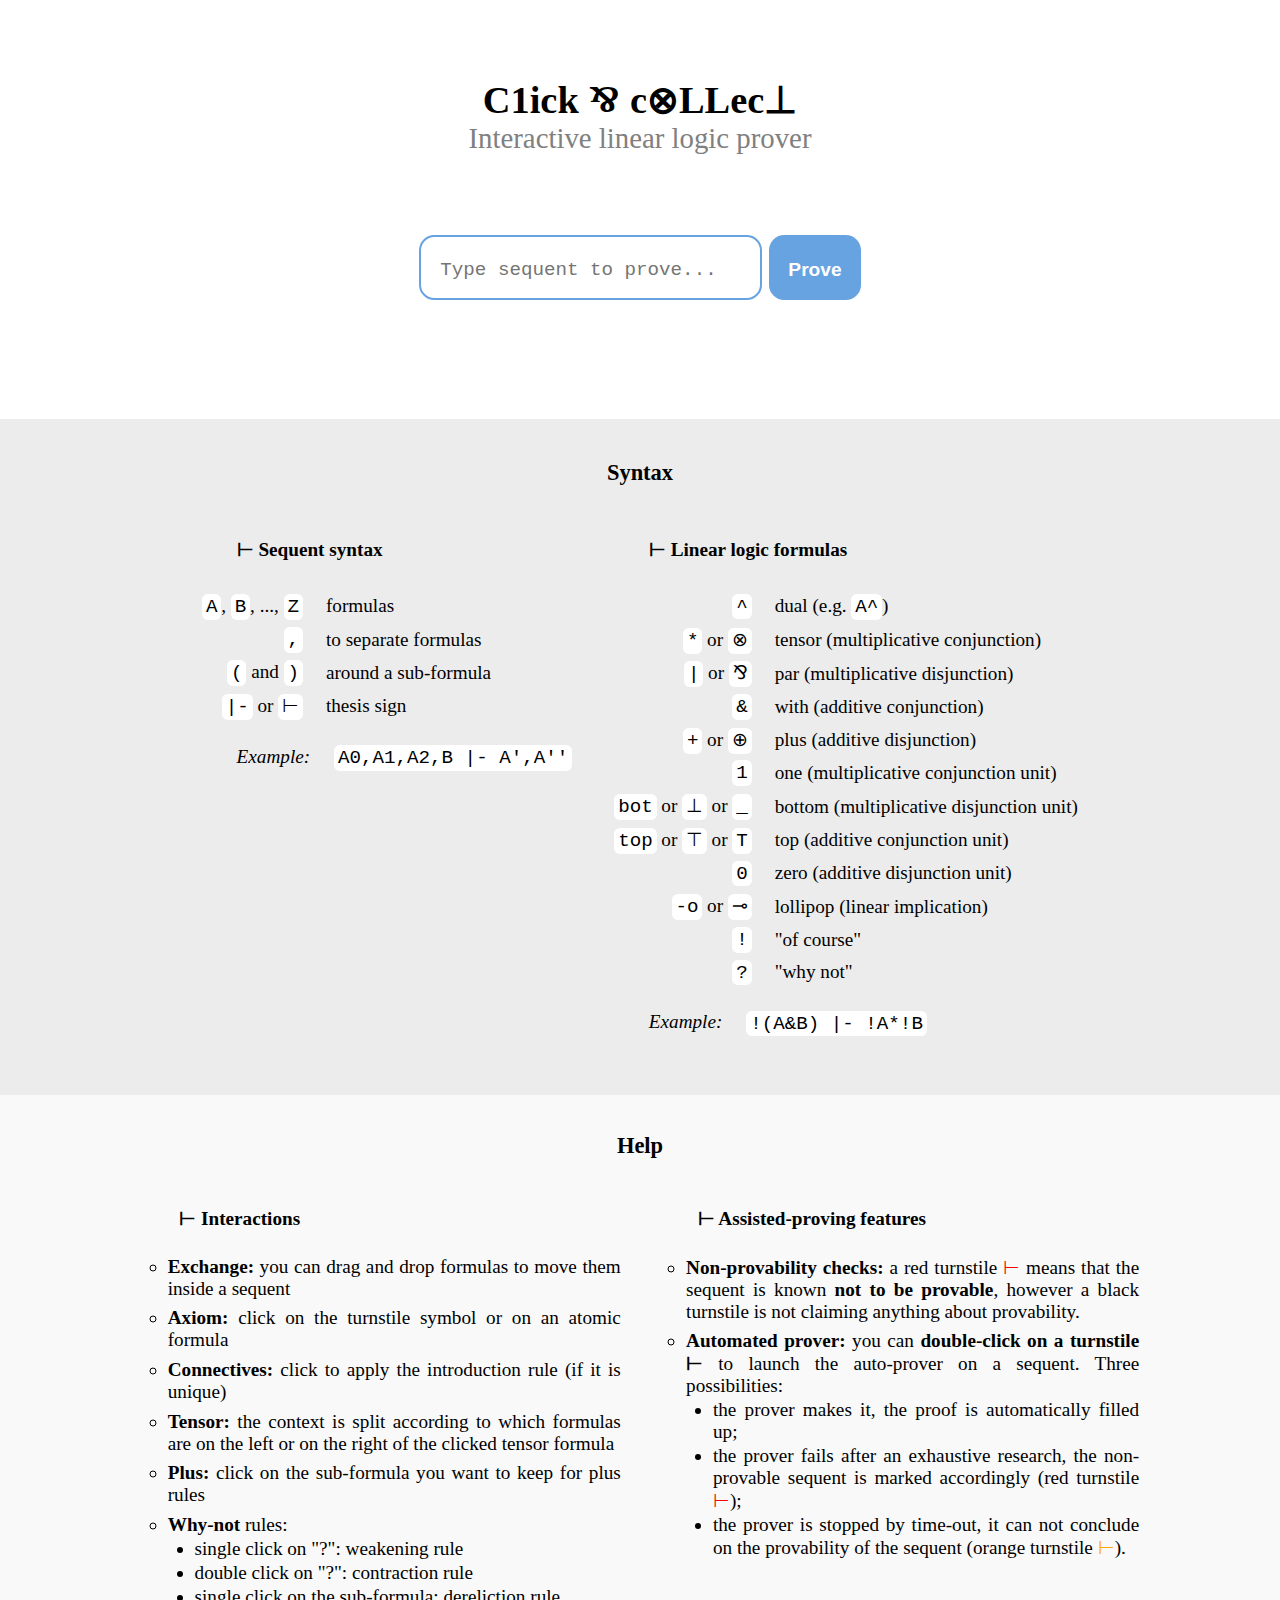
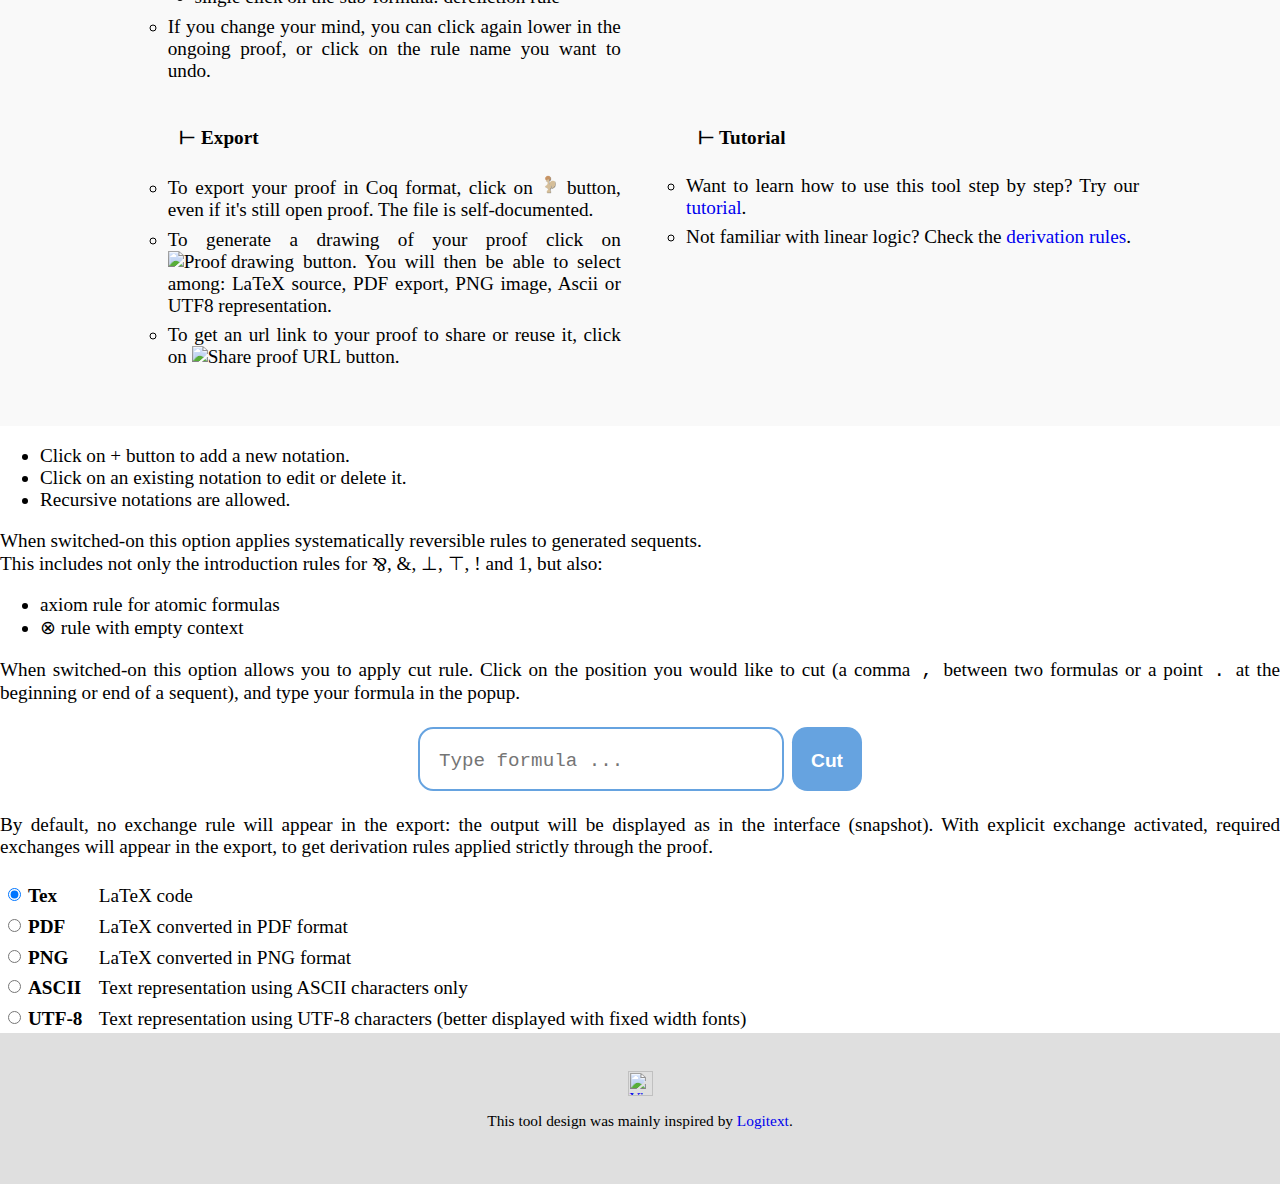
==== commit f2758521: "Help on notations #129" ====
--- a/static/index.html
+++ b/static/index.html
@@ -131,7 +131,7 @@
                         <ul>
                             <li>the prover makes it, the proof is automatically filled up;</li>
                             <li>the prover fails after an exhaustive research, the non-provable sequent is marked accordingly (red turnstile <span class="turnstile not-provable">⊢</span>);</li>
-                            <li>the sequent uses recursive notations or the prover is stopped by time-out, it can not conclude on the provability of the sequent (orange turnstile <span class="turnstile not-auto-provable">⊢</span>).</li>
+                            <li>the prover is stopped by time-out, it can not conclude on the provability of the sequent (orange turnstile <span class="turnstile not-auto-provable">⊢</span>).</li>
                         </ul>
                     </ul>
                 </div>
@@ -157,6 +157,14 @@
                     </ul>
                 </div>
             </div>
+        </div>
+
+        <div id="notations-dialog" title="Notations" class="dialog">
+            <ul>
+                <li>Click on + button to add a new notation.</li>
+                <li>Click on an existing notation to edit or delete it.</li>
+                <li>Recursive notations are allowed.</li>
+            </ul>
         </div>
 
         <div id="auto-reverse-dialog" title="Auto-reverse option" class="dialog">
--- a/static/css/style.css
+++ b/static/css/style.css
@@ -49,12 +49,11 @@
 .tutorial ul.examples {list-style: none; margin: 1em 0; padding: 0; }
 .tutorial ul.examples li { margin: 0.3em; text-align: center; }
 
-.close-section:hover { cursor: pointer; }
-.close-section { color: #777; display: flex; justify-content: flex-end; margin-right: 1em; }
+.close-section { cursor: pointer; color: #777; display: flex; justify-content: flex-end; margin-right: 1em; }
 
 /* PROOF */
 .proof.complete { background:#CFC; }
-.proof { text-align:center; text-indent: 0; display:table; white-space:nowrap; padding-left: 2.4em; padding-top:0.5em; padding-bottom:0.3em; margin: auto; }
+.proof { text-align:center; text-indent: 0; display:table; white-space:nowrap; padding-left: 2.4em; padding-top:0.5em; padding-bottom:0.3em; margin: 0 auto 1em; }
 .proof table { margin: auto; }
 .proof table.binary-rule { width:100%; }
 .proof td { padding:0; border:0; margin:0; text-align:center; }
@@ -62,8 +61,9 @@
 .proof .sibling { display: inline-block; vertical-align:bottom; }
 .proof .tagBox { color: #333; vertical-align: top; width: 1.5em; padding-right:2em; }
 .proof .tagBox .tag { position:relative; top:-0.6em; text-align: left; margin-left: 0.2em; font-size: 0.9em; }
-.proof .tagBox .contraction { top:-0.4em; }
-.proof .inference { border-top: 1px solid #000; }
+.proof .tagBox .contraction, .proof .tagBox .unfold_litt, .proof .tagBox .unfold_dual { top: -0.4em; }
+.proof .solid-line { border-top: 1px solid #000; }
+.proof .dashed-line { border-top: 1px dashed #000; }
 .proof .turnstile { margin: 0 0.3em; user-select: none; }
 .turnstile.not-provable { color: red; }
 .turnstile.not-auto-provable { color: orange; }
@@ -72,23 +72,27 @@
 .proof .commaList li span.comma:after { content: ','; margin-left: 0.2em; }
 .proof .commaList li:last-child span.comma:after { content: ''; }
 .proof.cut-mode span.first-point:after, .proof.cut-mode .commaList li:last-child span.comma:after { content: '.'; }
-.proof.cut-mode span.first-point, .proof.cut-mode .commaList li span.comma { margin-left: 0.3em; margin-right: 0.3em; }
-.proof.cut-mode span.first-point:hover, .proof.cut-mode .commaList li span.comma:hover { cursor: pointer; }
+.proof.cut-mode span.first-point, .proof.cut-mode .commaList li span.comma { cursor: pointer; margin-left: 0.3em; margin-right: 0.3em; }
 .proof .binary-connector { margin-left: 3px; margin-right: 3px; }
 .proof .clickable:hover { cursor:pointer; }
 .proof .highlightableExpr:hover { background: #e0ecf8; }
 .proof .main-formula.hoverable:hover .primaryConnector { background: #66a3e0; color: #FFF; }
-.proof .main-formula.hoverable:hover .tensor-left, .proof .main-formula.hoverable:hover .tensor-right { position: relative; }
-.proof .main-formula.hoverable:hover .tensor-left::before { content: '←'; position: absolute; left: -0.5em; top: 50%; color: #66a3e0; }
-.proof .main-formula.hoverable:hover .tensor-right::after { content: '→'; position: absolute; right: -0.5em; top: 50%; color: #66a3e0; }
 
 .export-bar, .option-bar { margin-left: auto; margin-right: auto; display: table; }
 .export-bar { margin-top: 1em; }
 .option-bar { margin-top: 0.5em; }
-.export-bar span, .option-label, .option-info { color: #777; margin-right: 0.5em; }
-img.export { height: 1em; margin: 0 0.2em -0.2em 0.2em; }
-img.export:hover, .option-info:hover { cursor: pointer; }
-.option-info { font-weight: bold; }
+.export-bar span, .option-label, .option-info { color: #777; margin-left: 0.5em; vertical-align: middle; }
+img.export { height: 1em; margin: 0 0.2em -0.2em 0.2em; cursor: pointer; }
+.option-info { font-weight: bold; cursor: pointer; }
+
+.notation-bar { margin-top: 1em; }
+.notation-label, .notation-add { vertical-align: middle; color: #777; }
+.notation-add { margin-left: 0.5em; font-size: 1.2em; font-weight: bold; cursor: pointer; }
+.notation-new-form { display: block; }
+.notation-new-form input[type=text] { border: dotted 1px #777; border-radius: 0.3em; padding: 0.1em 0.3em; }
+.notation-new-input-name { text-align: center; }
+.notation-button { margin-left: 0.3em; color: #777; cursor: pointer; }
+.notation-line { cursor: pointer; display: table; margin: 0.2em auto; }
 
 .dialog { text-align: justify; }
 #export-dialog table td { vertical-align: top; padding-top: 0.3em; }
@@ -108,7 +112,7 @@
 .section.footer .subsection { display: table; margin: auto; font-size: 0.8em; max-width: none; text-align: center; text-indent: 0; }
 
 /* SWITCH BUTTON */
-.switch { position: relative; display: inline-block; width: 2.2em; height: 1em; vertical-align: text-top; }
+.switch { position: relative; display: inline-block; width: 2.2em; height: 1em; vertical-align: middle; margin-left: 0.5em; }
 .switch input { opacity: 0; width: 0; height: 1em; }
 .slider { position: absolute; cursor: pointer; top: 0; left: 0; right: 0; bottom: 0; background-color: #ccc; -webkit-transition: .4s; transition: .4s; border-radius: 1em; }
 .slider:before { position: absolute; content: ""; height: 0.8em; width: 0.8em; left: 0.2em; bottom: 0.1em; background-color: white; -webkit-transition: .4s; transition: .4s; border-radius: 50%; }
